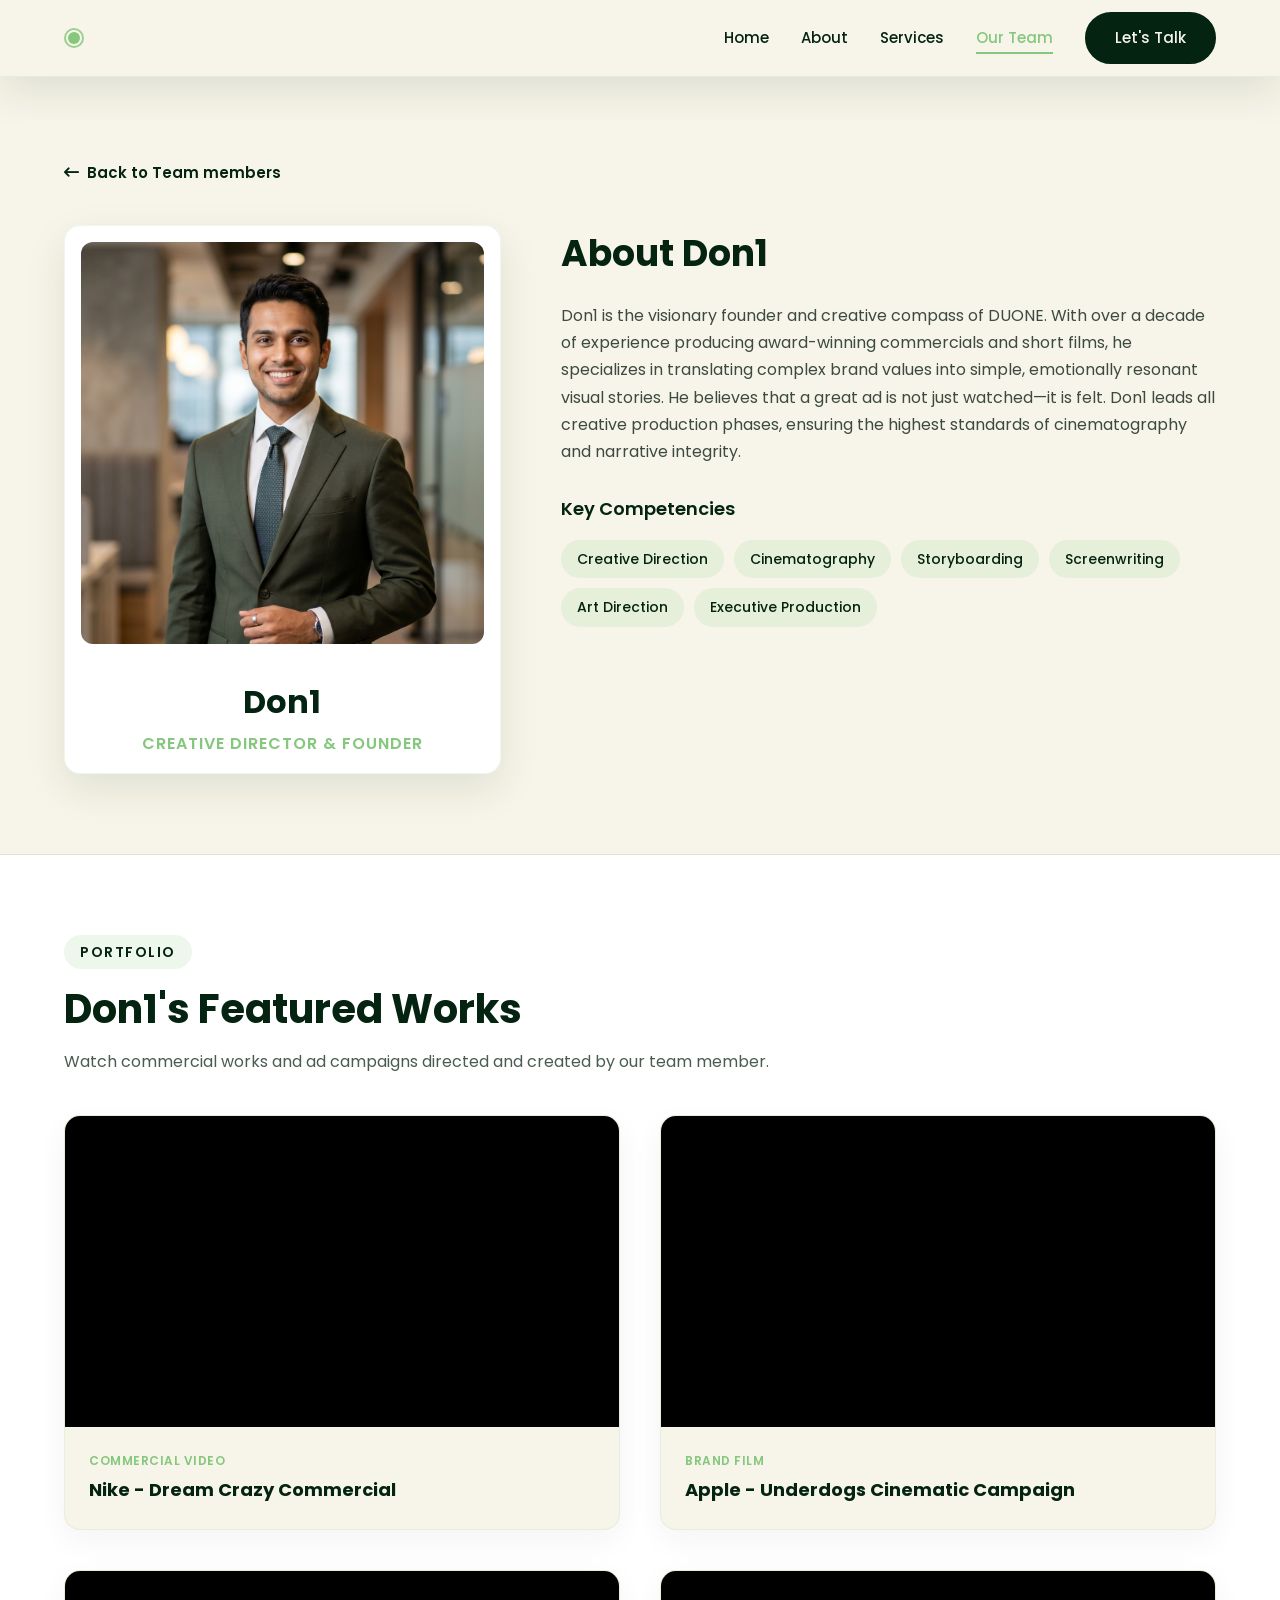
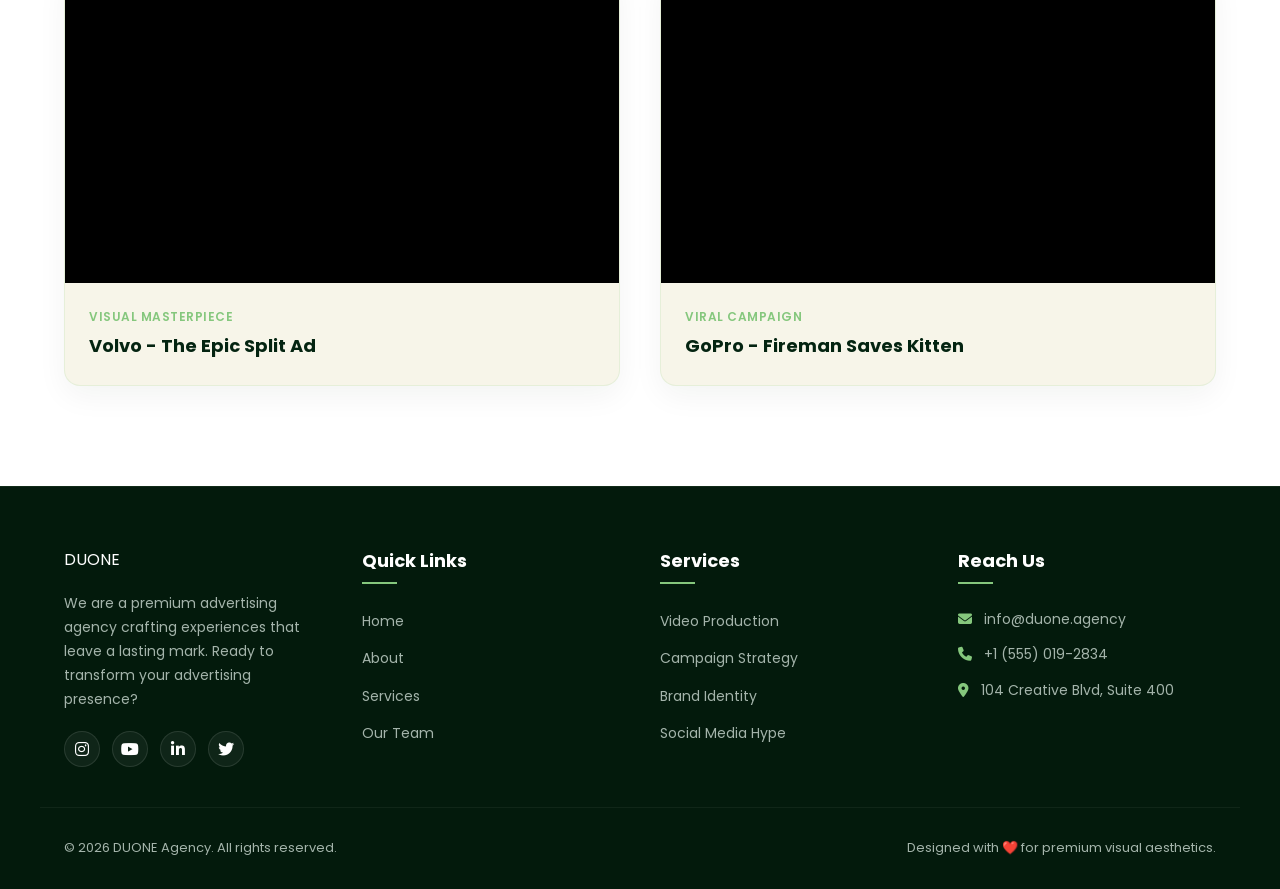
==== member.html @ 6c6cfd1e "Initial commit of DUONE agency website" ====
<!DOCTYPE html>
<html lang="en">
<head>
  <meta charset="UTF-8">
  <meta name="viewport" content="width=device-width, initial-scale=1.0">
  <meta name="description" content="Meet the creative force behind DUONE Agency. Explore their portfolio and works.">
  <title>DUONE Team Portfolio | Creative Showcase</title>
  <link rel="stylesheet" href="css/styles.css">
  <link rel="stylesheet" href="https://cdnjs.cloudflare.com/ajax/libs/font-awesome/6.4.0/css/all.min.css">
</head>
<body>

  <!-- Header & Navigation -->
  <header id="header" class="scrolled">
    <div class="container navbar">
      <a href="index.html" class="logo">
        <div class="creative-dot"></div>
      </a>
      <ul class="nav-links" id="nav-links">
        <li><a href="index.html">Home</a></li>
        <li><a href="index.html#about">About</a></li>
        <li><a href="index.html#services">Services</a></li>
        <li><a href="index.html#team" class="active">Our Team</a></li>
        <li><a href="index.html#contact" class="cta-btn">Let's Talk</a></li>
      </ul>
      <button class="menu-toggle" id="menu-toggle" aria-label="Toggle Menu">
        <span></span>
        <span></span>
        <span></span>
      </button>
    </div>
  </header>

  <!-- Member Detail Section -->
  <main class="member-detail-section">
    <div class="container">
      <a href="index.html#team" class="back-home-link">
        <i class="fa-solid fa-arrow-left-long"></i> Back to Team members
      </a>
      
      <div class="member-detail-grid" id="member-detail-container">
        <!-- Dynamic loading of member details will be injected here by member.js -->
        <div style="grid-column: span 2; text-align: center; padding: 100px 0;">
          <i class="fa-solid fa-circle-notch fa-spin" style="font-size: 40px; color: var(--primary-green);"></i>
          <p style="margin-top: 15px; font-weight: 500;">Loading artist profile...</p>
        </div>
      </div>
    </div>
  </main>

  <!-- Member Portfolio Section -->
  <section class="portfolio-section" id="portfolio-section" style="display: none;">
    <div class="container">
      <div class="section-header" style="margin-bottom: 40px; text-align: left; max-width: 100%;">
        <span class="section-tag" id="portfolio-tag">PORTFOLIO</span>
        <h2 id="portfolio-title">Featured Works</h2>
        <p>Watch commercial works and ad campaigns directed and created by our team member.</p>
      </div>

      <div class="portfolio-grid" id="portfolio-grid">
        <!-- Dynamic portfolio video cards will be injected here -->
      </div>
    </div>
  </section>

  <!-- Footer -->
  <footer>
    <div class="container footer-grid">
      <div class="footer-col">
        <a href="index.html" class="logo" style="margin-bottom: 20px;">
          <span class="logo-text" style="color: var(--white);">DUONE</span>
        </a>
        <p>We are a premium advertising agency crafting experiences that leave a lasting mark. Ready to transform your advertising presence?</p>
        <div class="social-links">
          <a href="#" class="social-link"><i class="fa-brands fa-instagram"></i></a>
          <a href="#" class="social-link"><i class="fa-brands fa-youtube"></i></a>
          <a href="#" class="social-link"><i class="fa-brands fa-linkedin-in"></i></a>
          <a href="#" class="social-link"><i class="fa-brands fa-twitter"></i></a>
        </div>
      </div>
      <div class="footer-col">
        <h3>Quick Links</h3>
        <ul>
          <li><a href="index.html">Home</a></li>
          <li><a href="index.html#about">About</a></li>
          <li><a href="index.html#services">Services</a></li>
          <li><a href="index.html#team">Our Team</a></li>
        </ul>
      </div>
      <div class="footer-col">
        <h3>Services</h3>
        <ul>
          <li><a href="index.html#services">Video Production</a></li>
          <li><a href="index.html#services">Campaign Strategy</a></li>
          <li><a href="index.html#services">Brand Identity</a></li>
          <li><a href="index.html#services">Social Media Hype</a></li>
        </ul>
      </div>
      <div class="footer-col">
        <h3>Reach Us</h3>
        <p><i class="fa-solid fa-envelope" style="color: var(--primary-green); margin-right: 8px;"></i> info@duone.agency</p>
        <p style="margin-top: 12px;"><i class="fa-solid fa-phone" style="color: var(--primary-green); margin-right: 8px;"></i> +1 (555) 019-2834</p>
        <p style="margin-top: 12px;"><i class="fa-solid fa-location-dot" style="color: var(--primary-green); margin-right: 8px;"></i> 104 Creative Blvd, Suite 400</p>
      </div>
    </div>
    <div class="container footer-bottom">
      <p>&copy; 2026 DUONE Agency. All rights reserved.</p>
      <p>Designed with ❤️ for premium visual aesthetics.</p>
    </div>
  </footer>

  <script src="js/member.js"></script>
</body>
</html>
---- css/styles.css ----
@import url('https://fonts.googleapis.com/css2?family=Poppins:ital,wght@0,300;0,400;0,500;0,600;0,700;1,400&display=swap');

:root {
  --bg-cream: #f7f5e9;
  --primary-green: #85c77d;
  --accent-green: #bfdc8f;
  --dark-green: #042411;
  --dark-green-rgb: 4, 36, 17;
  --white: #ffffff;
  --text-dark: #121f16;
  --text-light: #f7f5e9;
  --gray-light: #e5e2d5;
  --transition-smooth: all 0.4s cubic-bezier(0.16, 1, 0.3, 1);
  --shadow-subtle: 0 10px 30px rgba(4, 36, 17, 0.05);
  --shadow-medium: 0 15px 40px rgba(4, 36, 17, 0.1);
  --border-radius: 16px;
}

* {
  box-sizing: border-box;
  margin: 0;
  padding: 0;
  font-family: 'Poppins', sans-serif;
  scroll-behavior: smooth;
}

body {
  background-color: var(--bg-cream);
  color: var(--text-dark);
  overflow-x: hidden;
  line-height: 1.6;
}

/* Scrollbar Styles */
::-webkit-scrollbar {
  width: 10px;
}
::-webkit-scrollbar-track {
  background: var(--bg-cream);
}
::-webkit-scrollbar-thumb {
  background: var(--primary-green);
  border-radius: 5px;
}
::-webkit-scrollbar-thumb:hover {
  background: #73b36c;
}

/* Header & Navigation */
header {
  position: fixed;
  top: 0;
  left: 0;
  width: 100%;
  z-index: 1000;
  transition: var(--transition-smooth);
  padding: 16px 0;
  background: rgba(247, 245, 233, 0.92);
  backdrop-filter: blur(12px);
  -webkit-backdrop-filter: blur(12px);
  box-shadow: var(--shadow-subtle);
  border-bottom: 1px solid rgba(133, 199, 125, 0.15);
}

header.scrolled {
  padding: 12px 0;
  background: rgba(247, 245, 233, 0.96);
  box-shadow: var(--shadow-medium);
}

.container {
  max-width: 1200px;
  margin: 0 auto;
  padding: 0 24px;
}

.navbar {
  display: flex;
  justify-content: space-between;
  align-items: center;
  min-height: 40px;
}

.logo {
  display: flex;
  align-items: center;
  gap: 12px;
  text-decoration: none;
  min-width: 40px;
}

.creative-dot {
  width: 12px;
  height: 12px;
  background-color: var(--primary-green);
  border-radius: 50%;
  position: relative;
  margin-left: 4px;
}

.creative-dot::after {
  content: '';
  position: absolute;
  top: -4px;
  left: -4px;
  right: -4px;
  bottom: -4px;
  border: 2px solid var(--primary-green);
  border-radius: 50%;
  animation: pulse-ring 2s cubic-bezier(0.215, 0.61, 0.355, 1) infinite;
  opacity: 0.8;
}

@keyframes pulse-ring {
  0% { transform: scale(0.5); opacity: 0.8; }
  100% { transform: scale(1.8); opacity: 0; }
}


.logo img {
  height: 40px;
  width: auto;
  border-radius: 4px;
  object-fit: contain;
  mix-blend-mode: multiply;
  transition: var(--transition-smooth);
}

header.scrolled .logo img {
  height: 35px;
}

.nav-links {
  display: flex;
  list-style: none;
  gap: 32px;
  align-items: center;
  margin-left: auto;
}

.nav-links a {
  text-decoration: none;
  color: var(--dark-green);
  font-weight: 500;
  font-size: 15px;
  transition: var(--transition-smooth);
  position: relative;
  padding: 6px 0;
}

.nav-links a:hover,
.nav-links a.active {
  color: var(--primary-green);
}

.nav-links a:not(.cta-btn)::after {
  content: '';
  position: absolute;
  bottom: 0;
  left: 0;
  width: 0;
  height: 2px;
  background-color: var(--primary-green);
  transition: var(--transition-smooth);
}

.nav-links a:not(.cta-btn):hover::after,
.nav-links a:not(.cta-btn).active::after {
  width: 100%;
}

/* Base structural style for all CTA buttons */
.cta-btn {
  padding: 12px 28px !important;
  border-radius: 50px;
  font-weight: 600;
  text-decoration: none;
  transition: var(--transition-smooth);
  display: inline-block;
  text-align: center;
  white-space: nowrap;
}

/* Specific styling for the CTA button in the header navbar */
.nav-links a.cta-btn {
  background-color: var(--dark-green);
  color: var(--bg-cream) !important;
  border: 2px solid var(--dark-green);
}

.nav-links a.cta-btn:hover {
  background-color: transparent !important;
  color: var(--dark-green) !important;
  border-color: var(--dark-green);
  transform: translateY(-2px);
}



.menu-toggle {
  display: none;
  flex-direction: column;
  gap: 6px;
  cursor: pointer;
  background: none;
  border: none;
  z-index: 1001;
  margin-left: auto;
}

.menu-toggle span {
  display: block;
  width: 28px;
  height: 3px;
  background-color: var(--dark-green);
  border-radius: 2px;
  transition: var(--transition-smooth);
}



/* Hero Section */
.hero {
  background-color: var(--dark-green);
  color: var(--text-light);
  min-height: 100vh;
  display: flex;
  align-items: center;
  position: relative;
  padding-top: 100px;
  overflow: hidden;
}

/* Decorative circles */
.hero::before {
  content: '';
  position: absolute;
  top: -10%;
  right: -10%;
  width: 50vw;
  height: 50vw;
  border-radius: 50%;
  background: radial-gradient(circle, rgba(133, 199, 125, 0.2) 0%, rgba(191, 220, 143, 0.05) 70%);
  filter: blur(80px);
  pointer-events: none;
}

.hero::after {
  content: '';
  position: absolute;
  bottom: -20%;
  left: -10%;
  width: 40vw;
  height: 40vw;
  border-radius: 50%;
  background: radial-gradient(circle, rgba(191, 220, 143, 0.15) 0%, rgba(133, 199, 125, 0) 60%);
  filter: blur(60px);
  pointer-events: none;
}

.hero-grid {
  display: grid;
  grid-template-columns: 1.2fr 0.8fr;
  gap: 48px;
  align-items: center;
  position: relative;
  z-index: 2;
}

.hero-content h1 {
  font-size: 58px;
  font-weight: 700;
  line-height: 1.15;
  margin-bottom: 24px;
}

.hero-content h1 span {
  background: linear-gradient(135deg, var(--accent-green) 0%, var(--primary-green) 100%);
  -webkit-background-clip: text;
  -webkit-text-fill-color: transparent;
}

.hero-content p {
  font-size: 18px;
  margin-bottom: 40px;
  color: rgba(247, 245, 233, 0.8);
  max-width: 540px;
}

.hero-buttons {
  display: flex;
  gap: 20px;
  align-items: center;
}

.hero-btn-primary {
  background: linear-gradient(135deg, var(--primary-green) 0%, var(--accent-green) 100%);
  color: var(--dark-green);
  border: 2px solid transparent;
  font-size: 16px;
}

.hero-btn-primary:hover {
  background: transparent !important;
  color: var(--accent-green) !important;
  border-color: var(--accent-green);
  box-shadow: 0 0 20px rgba(133, 199, 125, 0.4);
}

.hero-btn-secondary {
  border: 2px solid rgba(247, 245, 233, 0.3);
  background: transparent;
  color: var(--text-light);
  padding: 12px 28px;
  border-radius: 50px;
  font-weight: 600;
  text-decoration: none;
  transition: var(--transition-smooth);
  display: inline-block;
}

.hero-btn-secondary:hover {
  border-color: var(--primary-green);
  color: var(--primary-green);
  background: rgba(133, 199, 125, 0.05);
  transform: translateY(-2px);
}


.hero-visual {
  position: relative;
  display: flex;
  justify-content: center;
  align-items: center;
}

.visual-sphere {
  width: 320px;
  height: 320px;
  border-radius: 50%;
  background: linear-gradient(135deg, var(--primary-green) 0%, var(--accent-green) 100%);
  box-shadow: 0 0 50px rgba(133, 199, 125, 0.3);
  position: relative;
  animation: float 6s ease-in-out infinite;
}

.visual-card {
  position: absolute;
  background: rgba(255, 255, 255, 0.15);
  backdrop-filter: blur(10px);
  -webkit-backdrop-filter: blur(10px);
  border: 1px solid rgba(255, 255, 255, 0.2);
  border-radius: var(--border-radius);
  padding: 20px;
  color: var(--white);
  box-shadow: var(--shadow-medium);
  animation: float-delayed 8s ease-in-out infinite;
}

.visual-card-1 {
  top: 10%;
  left: -20px;
  max-width: 180px;
}

.visual-card-2 {
  bottom: 10%;
  right: -20px;
  max-width: 200px;
}

.visual-card h4 {
  font-size: 16px;
  font-weight: 600;
  margin-bottom: 4px;
}

.visual-card p {
  font-size: 12px;
  opacity: 0.8;
}

/* Animations */
@keyframes float {
  0%, 100% {
    transform: translateY(0px) rotate(0deg);
  }
  50% {
    transform: translateY(-20px) rotate(5deg);
  }
}

@keyframes float-delayed {
  0%, 100% {
    transform: translateY(0px) scale(1);
  }
  50% {
    transform: translateY(15px) scale(1.03);
  }
}

/* Section Header */
.section-header {
  text-align: center;
  max-width: 700px;
  margin: 0 auto 60px;
}

.section-tag {
  display: inline-block;
  background: rgba(133, 199, 125, 0.15);
  color: var(--dark-green);
  padding: 6px 16px;
  border-radius: 50px;
  font-size: 14px;
  font-weight: 600;
  text-transform: uppercase;
  letter-spacing: 1.5px;
  margin-bottom: 16px;
}

.section-header h2 {
  font-size: 40px;
  font-weight: 700;
  color: var(--dark-green);
  line-height: 1.2;
}

.section-header p {
  font-size: 16px;
  color: #4a5c50;
  margin-top: 16px;
}

/* About Section */
.about {
  padding: 100px 0;
  background-color: var(--bg-cream);
  position: relative;
}

.about-grid {
  display: grid;
  grid-template-columns: 1fr 1fr;
  gap: 60px;
  align-items: center;
}

.about-img-wrapper {
  position: relative;
}

.about-img-wrapper::before {
  content: '';
  position: absolute;
  top: 20px;
  left: -20px;
  width: 100%;
  height: 100%;
  border: 3px solid var(--primary-green);
  border-radius: var(--border-radius);
  z-index: 1;
}

.about-img {
  width: 100%;
  aspect-ratio: 4 / 3;
  border-radius: var(--border-radius);
  position: relative;
  z-index: 2;
  box-shadow: var(--shadow-medium);
  object-fit: cover;
}


.about-content h3 {
  font-size: 28px;
  font-weight: 700;
  color: var(--dark-green);
  margin-bottom: 20px;
}

.about-content p {
  margin-bottom: 24px;
  color: #3d4a40;
}

.stats-grid {
  display: grid;
  grid-template-columns: repeat(3, 1fr);
  gap: 20px;
  margin-top: 40px;
}

.stat-card {
  background: var(--white);
  padding: 24px;
  border-radius: var(--border-radius);
  text-align: center;
  box-shadow: var(--shadow-subtle);
  border: 1px solid rgba(133, 199, 125, 0.15);
  transition: var(--transition-smooth);
}

.stat-card:hover {
  transform: translateY(-5px);
  box-shadow: var(--shadow-medium);
}

.stat-number {
  font-size: 36px;
  font-weight: 700;
  color: var(--dark-green);
  margin-bottom: 6px;
}

.stat-label {
  font-size: 13px;
  font-weight: 500;
  color: #66756b;
  text-transform: uppercase;
  letter-spacing: 0.5px;
}

/* Services / Features */
.services {
  padding: 100px 0;
  background-color: var(--white);
}

.services-grid {
  display: grid;
  grid-template-columns: repeat(auto-fit, minmax(280px, 1fr));
  gap: 30px;
}

.service-card {
  padding: 40px 30px;
  background: var(--bg-cream);
  border-radius: var(--border-radius);
  border: 1px solid rgba(133, 199, 125, 0.15);
  transition: var(--transition-smooth);
  position: relative;
  overflow: hidden;
}

.service-card::after {
  content: '';
  position: absolute;
  bottom: 0;
  left: 0;
  width: 100%;
  height: 4px;
  background: linear-gradient(90deg, var(--primary-green), var(--accent-green));
  transform: scaleX(0);
  transform-origin: left;
  transition: var(--transition-smooth);
}

.service-card:hover {
  transform: translateY(-8px);
  box-shadow: var(--shadow-medium);
}

.service-card:hover::after {
  transform: scaleX(1);
}

.service-icon {
  width: 60px;
  height: 60px;
  border-radius: 50%;
  background: var(--white);
  display: flex;
  align-items: center;
  justify-content: center;
  margin-bottom: 24px;
  font-size: 24px;
  color: var(--dark-green);
  box-shadow: var(--shadow-subtle);
  border: 1px solid rgba(133, 199, 125, 0.2);
}

.service-card h3 {
  font-size: 20px;
  font-weight: 600;
  color: var(--dark-green);
  margin-bottom: 12px;
}

.service-card p {
  font-size: 14px;
  color: #55665b;
}

/* Team Section */
.team {
  padding: 100px 0;
  background-color: var(--bg-cream);
}

.team-grid {
  display: grid;
  grid-template-columns: repeat(3, 1fr);
  gap: 30px;
}

.member-card {
  background: var(--white);
  border-radius: var(--border-radius);
  overflow: hidden;
  box-shadow: var(--shadow-subtle);
  border: 1px solid rgba(133, 199, 125, 0.1);
  transition: var(--transition-smooth);
  display: flex;
  flex-direction: column;
}

.member-card:hover {
  transform: translateY(-8px);
  box-shadow: var(--shadow-medium);
}

.member-img-box {
  width: 100%;
  position: relative;
  overflow: hidden;
  padding-top: 100%; /* Square aspect ratio */
}

.member-img {
  position: absolute;
  top: 0;
  left: 0;
  width: 100%;
  height: 100%;
  object-fit: cover;
  transition: var(--transition-smooth);
}

.member-card:hover .member-img {
  transform: scale(1.05);
}

.member-info {
  padding: 30px;
  flex-grow: 1;
  display: flex;
  flex-direction: column;
}

.member-role {
  font-size: 13px;
  text-transform: uppercase;
  letter-spacing: 1px;
  color: var(--primary-green);
  font-weight: 600;
  margin-bottom: 8px;
}

.member-name {
  font-size: 22px;
  font-weight: 700;
  color: var(--dark-green);
  margin-bottom: 12px;
}

.member-bio {
  font-size: 14px;
  color: #55665b;
  margin-bottom: 24px;
  flex-grow: 1;
}

.member-btn {
  margin-top: auto;
  align-self: flex-start;
  display: inline-flex;
  align-items: center;
  gap: 8px;
  color: var(--dark-green);
  text-decoration: none;
  font-weight: 600;
  font-size: 14px;
  transition: var(--transition-smooth);
}

.member-btn i {
  transition: var(--transition-smooth);
}

.member-btn:hover {
  color: var(--primary-green);
}

.member-btn:hover i {
  transform: translateX(5px);
}

/* Detail Member Page (member.html specific styles) */
.member-detail-section {
  padding-top: 160px;
  padding-bottom: 80px;
  background-color: var(--bg-cream);
}

.member-detail-grid {
  display: grid;
  grid-template-columns: 0.8fr 1.2fr;
  gap: 60px;
  align-items: start;
}

.member-detail-sticky {
  position: sticky;
  top: 120px;
}

.member-detail-img-card {
  background: var(--white);
  border-radius: var(--border-radius);
  padding: 16px;
  box-shadow: var(--shadow-medium);
  border: 1px solid rgba(133, 199, 125, 0.15);
}

.member-detail-img {
  width: 100%;
  border-radius: calc(var(--border-radius) - 4px);
  object-fit: cover;
  aspect-ratio: 1;
}

.member-detail-meta {
  margin-top: 24px;
  text-align: center;
}

.member-detail-name {
  font-size: 32px;
  font-weight: 700;
  color: var(--dark-green);
}

.member-detail-title {
  font-size: 16px;
  color: var(--primary-green);
  font-weight: 600;
  text-transform: uppercase;
  letter-spacing: 1px;
  margin-top: 4px;
}

.member-detail-content h2 {
  font-size: 36px;
  font-weight: 700;
  color: var(--dark-green);
  margin-bottom: 20px;
}

.member-detail-content .bio-text {
  font-size: 16px;
  color: #3d4a40;
  margin-bottom: 30px;
  line-height: 1.7;
}

.skills-wrapper {
  margin-bottom: 40px;
}

.skills-title {
  font-size: 18px;
  font-weight: 600;
  color: var(--dark-green);
  margin-bottom: 16px;
}

.skills-list {
  display: flex;
  flex-wrap: wrap;
  gap: 10px;
}

.skill-tag {
  background: rgba(133, 199, 125, 0.15);
  color: var(--dark-green);
  padding: 8px 16px;
  border-radius: 50px;
  font-size: 14px;
  font-weight: 500;
}

.back-home-link {
  display: inline-flex;
  align-items: center;
  gap: 8px;
  color: var(--dark-green);
  text-decoration: none;
  font-weight: 600;
  font-size: 15px;
  margin-bottom: 40px;
  transition: var(--transition-smooth);
}

.back-home-link:hover {
  color: var(--primary-green);
  transform: translateX(-5px);
}

/* Portfolio Section */
.portfolio-section {
  padding: 80px 0 100px;
  background-color: var(--white);
  border-top: 1px solid var(--gray-light);
}

.portfolio-grid {
  display: grid;
  grid-template-columns: repeat(2, 1fr);
  gap: 40px;
  margin-top: 40px;
}

.portfolio-card {
  background: var(--bg-cream);
  border-radius: var(--border-radius);
  overflow: hidden;
  box-shadow: var(--shadow-subtle);
  border: 1px solid rgba(133, 199, 125, 0.15);
  transition: var(--transition-smooth);
}

.portfolio-card:hover {
  transform: translateY(-5px);
  box-shadow: var(--shadow-medium);
}

.video-player-container {
  width: 100%;
  position: relative;
  padding-bottom: 56.25%; /* 16:9 Aspect Ratio */
  height: 0;
  background: #000;
}

.video-player-container iframe {
  position: absolute;
  top: 0;
  left: 0;
  width: 100%;
  height: 100%;
  border: 0;
}

.portfolio-card-info {
  padding: 24px;
}

.portfolio-card-category {
  font-size: 12px;
  font-weight: 600;
  text-transform: uppercase;
  color: var(--primary-green);
  letter-spacing: 0.5px;
  margin-bottom: 6px;
}

.portfolio-card-title {
  font-size: 18px;
  font-weight: 700;
  color: var(--dark-green);
}

/* Contact Footer Section */
.contact-banner {
  background-color: var(--dark-green);
  color: var(--text-light);
  padding: 80px 0;
  text-align: center;
  position: relative;
  overflow: hidden;
}

.contact-banner::before {
  content: '';
  position: absolute;
  top: 50%;
  left: 50%;
  width: 80vw;
  height: 80vw;
  transform: translate(-50%, -50%);
  border-radius: 50%;
  background: radial-gradient(circle, rgba(133, 199, 125, 0.08) 0%, rgba(0, 0, 0, 0) 70%);
  pointer-events: none;
}

.contact-banner h2 {
  font-size: 42px;
  font-weight: 700;
  margin-bottom: 20px;
}

.contact-banner p {
  font-size: 16px;
  margin-bottom: 32px;
  opacity: 0.8;
  max-width: 500px;
  margin-left: auto;
  margin-right: auto;
}

/* Footer styling */
footer {
  background-color: #031a0c;
  color: #a4b4ab;
  padding: 60px 0 30px;
  border-top: 1px solid rgba(133, 199, 125, 0.1);
}

.footer-grid {
  display: grid;
  grid-template-columns: repeat(4, 1fr);
  gap: 40px;
  margin-bottom: 40px;
}

.footer-col h3 {
  color: var(--white);
  font-size: 18px;
  margin-bottom: 24px;
  position: relative;
  padding-bottom: 8px;
}

.footer-col h3::after {
  content: '';
  position: absolute;
  bottom: 0;
  left: 0;
  width: 35px;
  height: 2px;
  background-color: var(--primary-green);
}

.footer-col p {
  font-size: 14px;
  line-height: 1.7;
}

.footer-col ul {
  list-style: none;
}

.footer-col ul li {
  margin-bottom: 12px;
}

.footer-col ul li a {
  color: #a4b4ab;
  text-decoration: none;
  font-size: 14px;
  transition: var(--transition-smooth);
}

.footer-col ul li a:hover {
  color: var(--primary-green);
  padding-left: 5px;
}

.social-links {
  display: flex;
  gap: 12px;
  margin-top: 20px;
}

.social-link {
  width: 36px;
  height: 36px;
  border-radius: 50%;
  background: rgba(255, 255, 255, 0.05);
  display: flex;
  align-items: center;
  justify-content: center;
  color: var(--white);
  text-decoration: none;
  font-size: 16px;
  transition: var(--transition-smooth);
  border: 1px solid rgba(255, 255, 255, 0.1);
}

.social-link:hover {
  background: var(--primary-green);
  color: var(--dark-green);
  border-color: var(--primary-green);
  transform: translateY(-3px);
}

.footer-bottom {
  border-top: 1px solid rgba(255, 255, 255, 0.05);
  padding-top: 30px;
  display: flex;
  justify-content: space-between;
  align-items: center;
  font-size: 13px;
}

/* Animations for JS */
.reveal {
  opacity: 0;
  transform: translateY(30px);
  transition: opacity 0.8s ease, transform 0.8s cubic-bezier(0.16, 1, 0.3, 1);
}

.reveal.active {
  opacity: 1;
  transform: translateY(0);
}

/* Mobile responsive adjustments */
@media (max-width: 991px) {
  .hero {
    padding-top: 120px;
    min-height: auto;
    padding-bottom: 80px;
  }
  .hero-grid {
    grid-template-columns: 1fr;
    text-align: center;
    gap: 40px;
  }
  .hero-content h1 {
    font-size: 42px;
  }
  .hero-content p {
    margin-left: auto;
    margin-right: auto;
  }
  .hero-buttons {
    justify-content: center;
  }
  .hero-visual {
    margin-top: 20px;
  }
  .about-grid {
    grid-template-columns: 1fr;
    gap: 40px;
  }
  .team-grid {
    grid-template-columns: repeat(2, 1fr);
  }
  .member-detail-grid {
    grid-template-columns: 1fr;
    gap: 40px;
  }
  .member-detail-sticky {
    position: static;
  }
  .member-detail-img-card {
    max-width: 400px;
    margin: 0 auto;
  }
  .portfolio-grid {
    grid-template-columns: 1fr;
    gap: 30px;
  }
  .footer-grid {
    grid-template-columns: repeat(2, 1fr);
  }
}

@media (max-width: 768px) {
  header {
    top: 15px;
    left: 15px;
    right: 15px;
    width: calc(100% - 30px);
    border-radius: 30px;
    padding: 10px 0;
    background: rgba(247, 245, 233, 0.9);
    backdrop-filter: blur(12px);
    -webkit-backdrop-filter: blur(12px);
    box-shadow: 0 8px 32px rgba(4, 36, 17, 0.08);
    border: 1px solid rgba(133, 199, 125, 0.2);
  }
  header.scrolled {
    padding: 8px 0;
    background: rgba(247, 245, 233, 0.95);
    box-shadow: 0 10px 35px rgba(4, 36, 17, 0.12);
  }
  .menu-toggle {
    display: flex;
  }
  .nav-links {
    position: absolute;
    top: calc(100% + 12px);
    left: 0;
    right: 0;
    width: auto;
    height: auto;
    max-height: 0;
    opacity: 0;
    overflow: hidden;
    background: rgba(247, 245, 233, 0.98);
    backdrop-filter: blur(20px);
    -webkit-backdrop-filter: blur(20px);
    flex-direction: column;
    justify-content: flex-start;
    align-items: center;
    gap: 24px;
    padding: 0 24px;
    border-radius: 24px;
    box-shadow: 0 12px 40px rgba(4, 36, 17, 0.12);
    border: 1px solid rgba(133, 199, 125, 0.2);
    transition: max-height 0.4s cubic-bezier(0.16, 1, 0.3, 1), padding 0.4s ease, opacity 0.3s ease;
    z-index: 1000;
    pointer-events: none;
  }
  .nav-links.active {
    max-height: 380px;
    padding: 30px 24px;
    opacity: 1;
    pointer-events: auto;
  }
  .menu-toggle.active span:nth-child(1) {
    transform: translateY(9px) rotate(45deg);
  }
  .menu-toggle.active span:nth-child(2) {
    opacity: 0;
  }
  .menu-toggle.active span:nth-child(3) {
    transform: translateY(-9px) rotate(-45deg);
  }
  .team-grid {
    grid-template-columns: 1fr;
  }
  .footer-grid {
    grid-template-columns: 1fr;
  }
  .footer-bottom {
    flex-direction: column;
    gap: 15px;
    text-align: center;
  }
}

@media (max-width: 576px) {
  .hero-content h1 {
    font-size: 32px;
  }
  .hero-content p {
    font-size: 15px;
  }
  .visual-sphere {
    width: 220px;
    height: 220px;
  }
  .visual-card-1 {
    left: -10px;
    max-width: 130px;
    padding: 12px;
  }
  .visual-card-2 {
    right: -10px;
    max-width: 140px;
    padding: 12px;
  }
  .stats-grid {
    grid-template-columns: 1fr;
    gap: 15px;
  }
  .section-header h2 {
    font-size: 28px;
  }
  .about-content h3 {
    font-size: 22px;
  }
  .member-detail-name {
    font-size: 26px;
  }
}
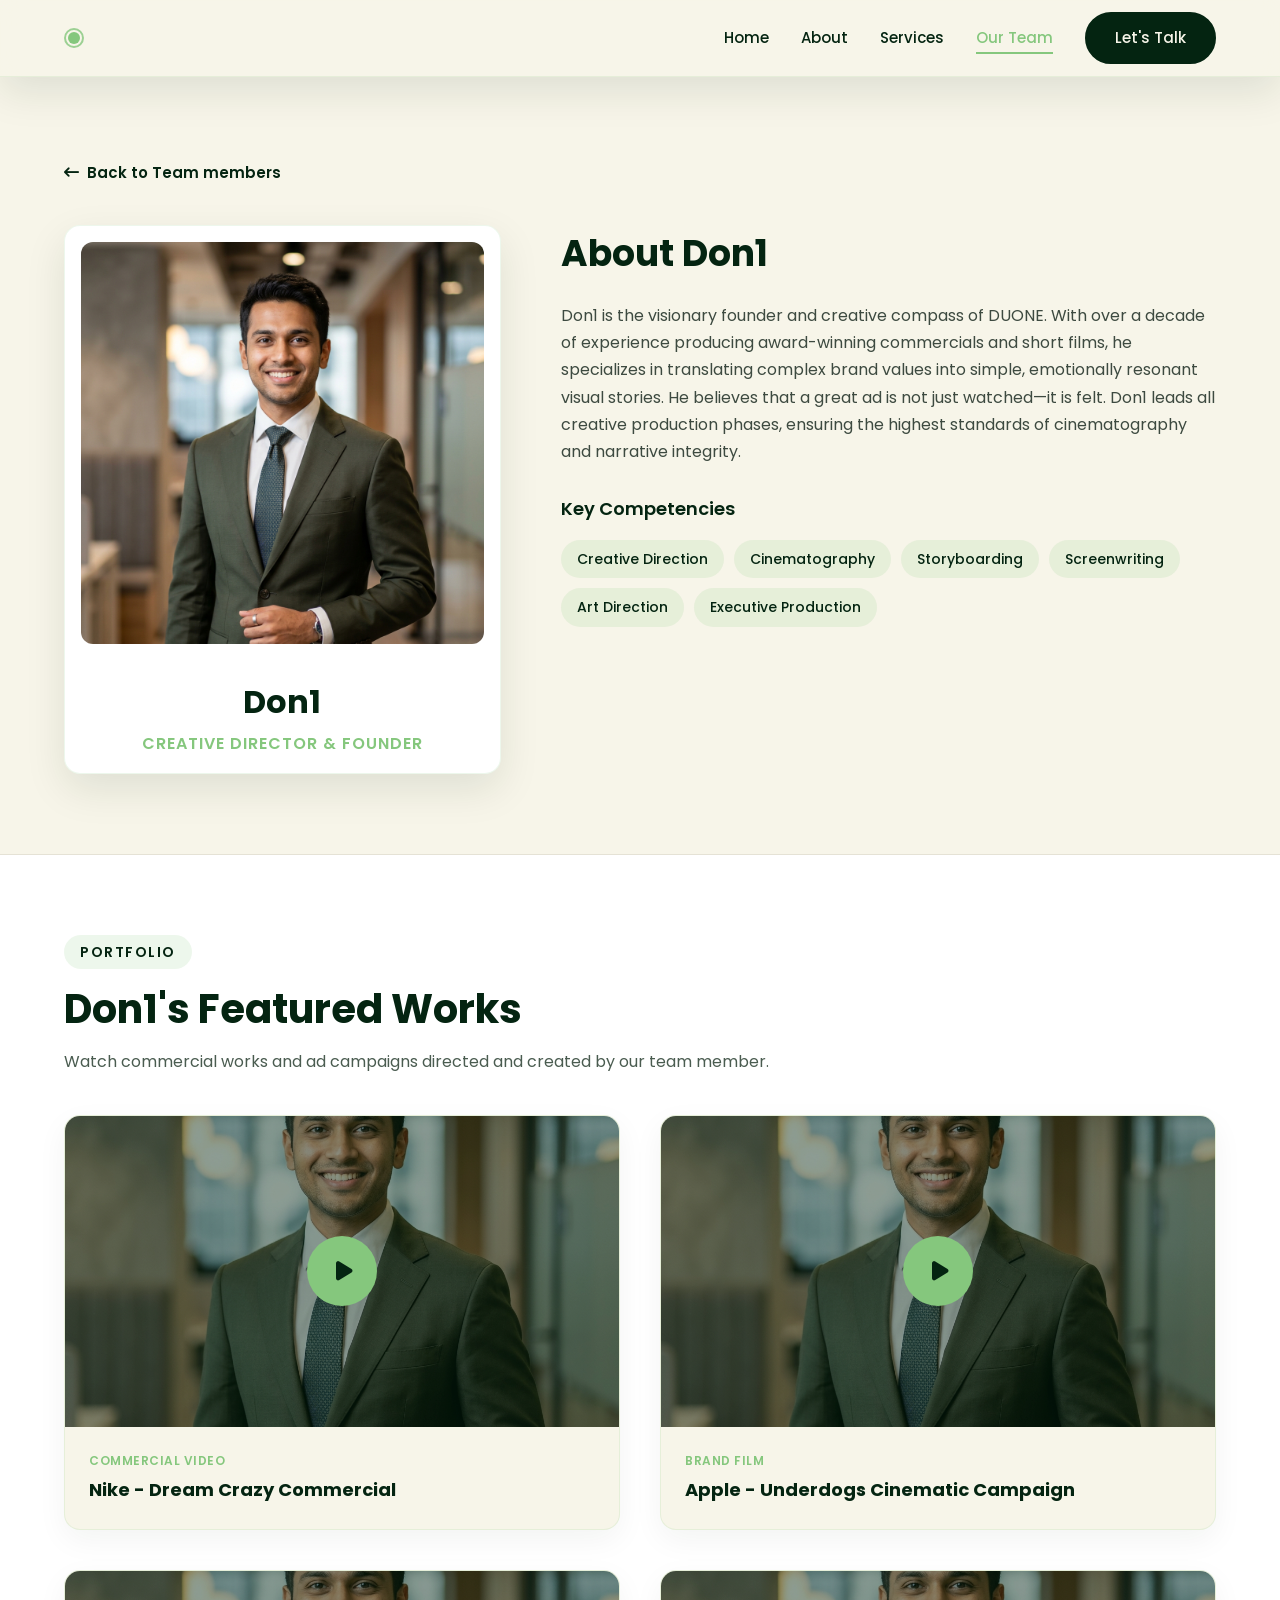
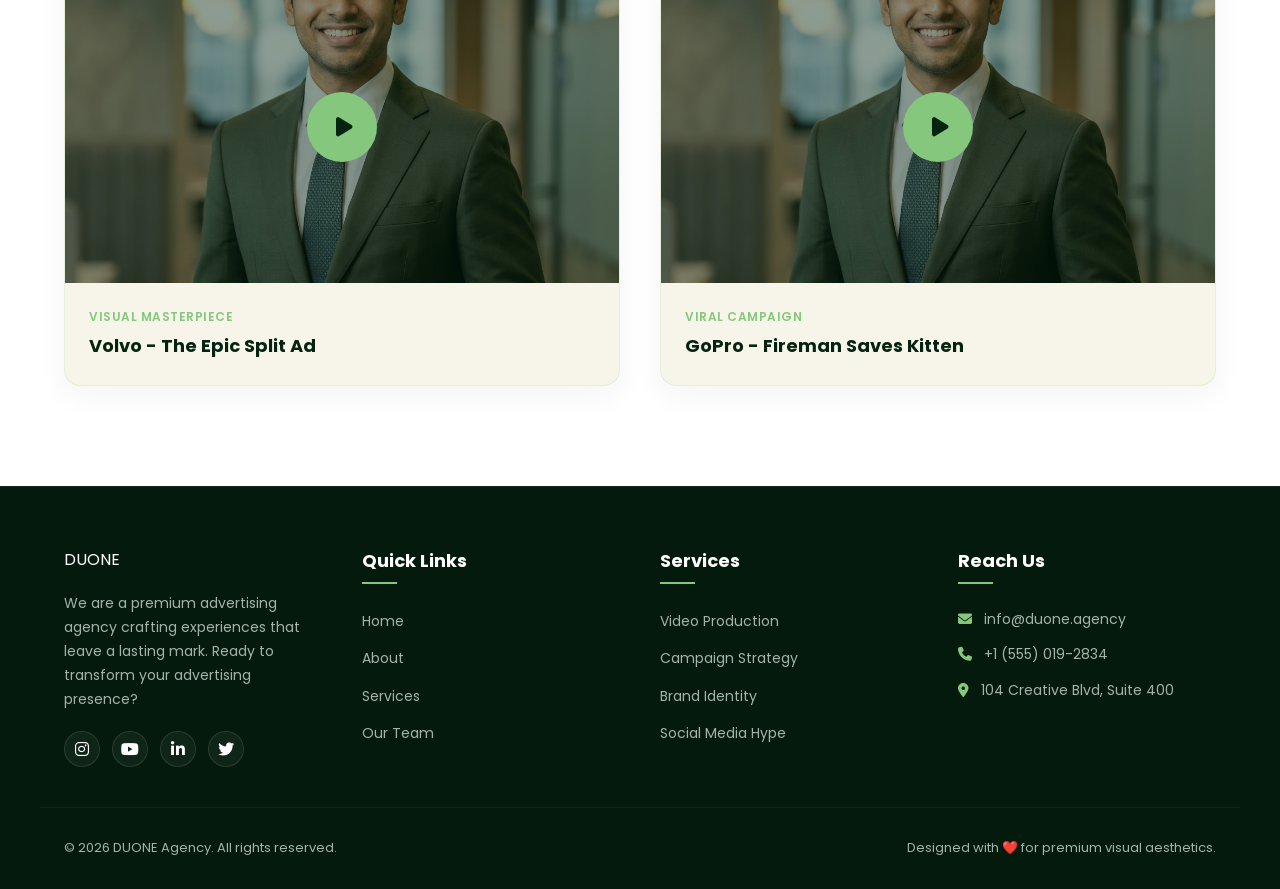
==== commit c2036f12: "Add video lightbox modal markup, JS, and CSS styles for premium mobile view controls" ====
--- a/member.html
+++ b/member.html
@@ -109,6 +109,16 @@
     </div>
   </footer>
 
+  <!-- Video Lightbox Modal -->
+  <div id="video-lightbox" class="video-lightbox">
+    <button class="lightbox-close" id="lightbox-close" aria-label="Close video">&times;</button>
+    <div class="lightbox-content">
+      <div class="lightbox-video-wrapper">
+        <iframe id="lightbox-iframe" src="" allow="autoplay; encrypted-media" allowfullscreen></iframe>
+      </div>
+    </div>
+  </div>
+
   <script src="js/member.js"></script>
 </body>
 </html>
--- a/css/styles.css
+++ b/css/styles.css
@@ -836,15 +836,147 @@
   box-shadow: var(--shadow-medium);
 }
 
-.video-player-container {
+/* Video Thumbnail Container and Cover styling */
+.video-thumbnail-container {
+  position: relative;
   width: 100%;
-  position: relative;
   padding-bottom: 56.25%; /* 16:9 Aspect Ratio */
   height: 0;
+  overflow: hidden;
+  background-color: var(--dark-green);
+  cursor: pointer;
+}
+
+.portfolio-thumbnail {
+  position: absolute;
+  top: 0;
+  left: 0;
+  width: 100%;
+  height: 100%;
+  object-fit: cover;
+  transition: transform var(--transition-smooth);
+}
+
+.portfolio-card:hover .portfolio-thumbnail {
+  transform: scale(1.05);
+}
+
+/* Play Overlay styling */
+.play-overlay {
+  position: absolute;
+  top: 0;
+  left: 0;
+  width: 100%;
+  height: 100%;
+  background: rgba(4, 36, 17, 0.45);
+  display: flex;
+  align-items: center;
+  justify-content: center;
+  opacity: 1;
+  transition: background var(--transition-smooth);
+}
+
+.portfolio-card:hover .play-overlay {
+  background: rgba(4, 36, 17, 0.6);
+}
+
+/* Pulsing Play Button animation */
+.play-button-pulsing {
+  width: 70px;
+  height: 70px;
+  background: var(--primary-green);
+  color: var(--dark-green);
+  border-radius: 50%;
+  display: flex;
+  align-items: center;
+  justify-content: center;
+  font-size: 22px;
+  box-shadow: 0 0 0 0 rgba(133, 199, 125, 0.6);
+  animation: play-pulse 2s infinite;
+  transition: transform var(--transition-smooth), background-color var(--transition-smooth);
+}
+
+.play-button-pulsing i {
+  margin-left: 4px; /* Center alignment offset for visual balance */
+}
+
+.portfolio-card:hover .play-button-pulsing {
+  transform: scale(1.1);
+  background: var(--accent-green);
+}
+
+@keyframes play-pulse {
+  0% {
+    box-shadow: 0 0 0 0 rgba(133, 199, 125, 0.7);
+  }
+  70% {
+    box-shadow: 0 0 0 20px rgba(133, 199, 125, 0);
+  }
+  100% {
+    box-shadow: 0 0 0 0 rgba(133, 199, 125, 0);
+  }
+}
+
+/* Fullscreen Video Lightbox Modal */
+.video-lightbox {
+  position: fixed;
+  top: 0;
+  left: 0;
+  width: 100%;
+  height: 100%;
+  background-color: rgba(4, 36, 17, 0.96); /* Deep dark theme green overlay */
+  backdrop-filter: blur(10px);
+  z-index: 2000;
+  display: flex;
+  align-items: center;
+  justify-content: center;
+  opacity: 0;
+  pointer-events: none;
+  transition: opacity var(--transition-smooth);
+}
+
+.video-lightbox.active {
+  opacity: 1;
+  pointer-events: auto;
+}
+
+.lightbox-close {
+  position: absolute;
+  top: 30px;
+  right: 30px;
+  background: transparent;
+  border: none;
+  color: var(--bg-cream);
+  font-size: 45px;
+  cursor: pointer;
+  transition: var(--transition-smooth);
+  z-index: 2001;
+}
+
+.lightbox-close:hover {
+  color: var(--primary-green);
+  transform: scale(1.15);
+}
+
+.lightbox-content {
+  width: 90%;
+  max-width: 1000px;
+  aspect-ratio: 16 / 9;
   background: #000;
-}
-
-.video-player-container iframe {
+  border-radius: 16px;
+  overflow: hidden;
+  box-shadow: 0 25px 60px rgba(0, 0, 0, 0.65);
+  border: 1px solid rgba(133, 199, 125, 0.15);
+  position: relative;
+}
+
+.lightbox-video-wrapper {
+  position: relative;
+  width: 100%;
+  height: 100%;
+}
+
+.lightbox-video-wrapper iframe {
   position: absolute;
   top: 0;
   left: 0;
@@ -1134,6 +1266,11 @@
   .team-grid {
     grid-template-columns: 1fr;
   }
+  .portfolio-grid {
+    grid-template-columns: 1fr;
+    gap: 30px;
+    margin-top: 30px;
+  }
   .footer-grid {
     grid-template-columns: 1fr;
   }
@@ -1142,6 +1279,18 @@
     gap: 15px;
     text-align: center;
   }
+  .video-thumbnail-container {
+    padding-bottom: 56.25%;
+  }
+  .lightbox-close {
+    top: 15px;
+    right: 20px;
+    font-size: 36px;
+  }
+  .lightbox-content {
+    width: 95%;
+    border-radius: 8px;
+  }
 }
 
 @media (max-width: 576px) {
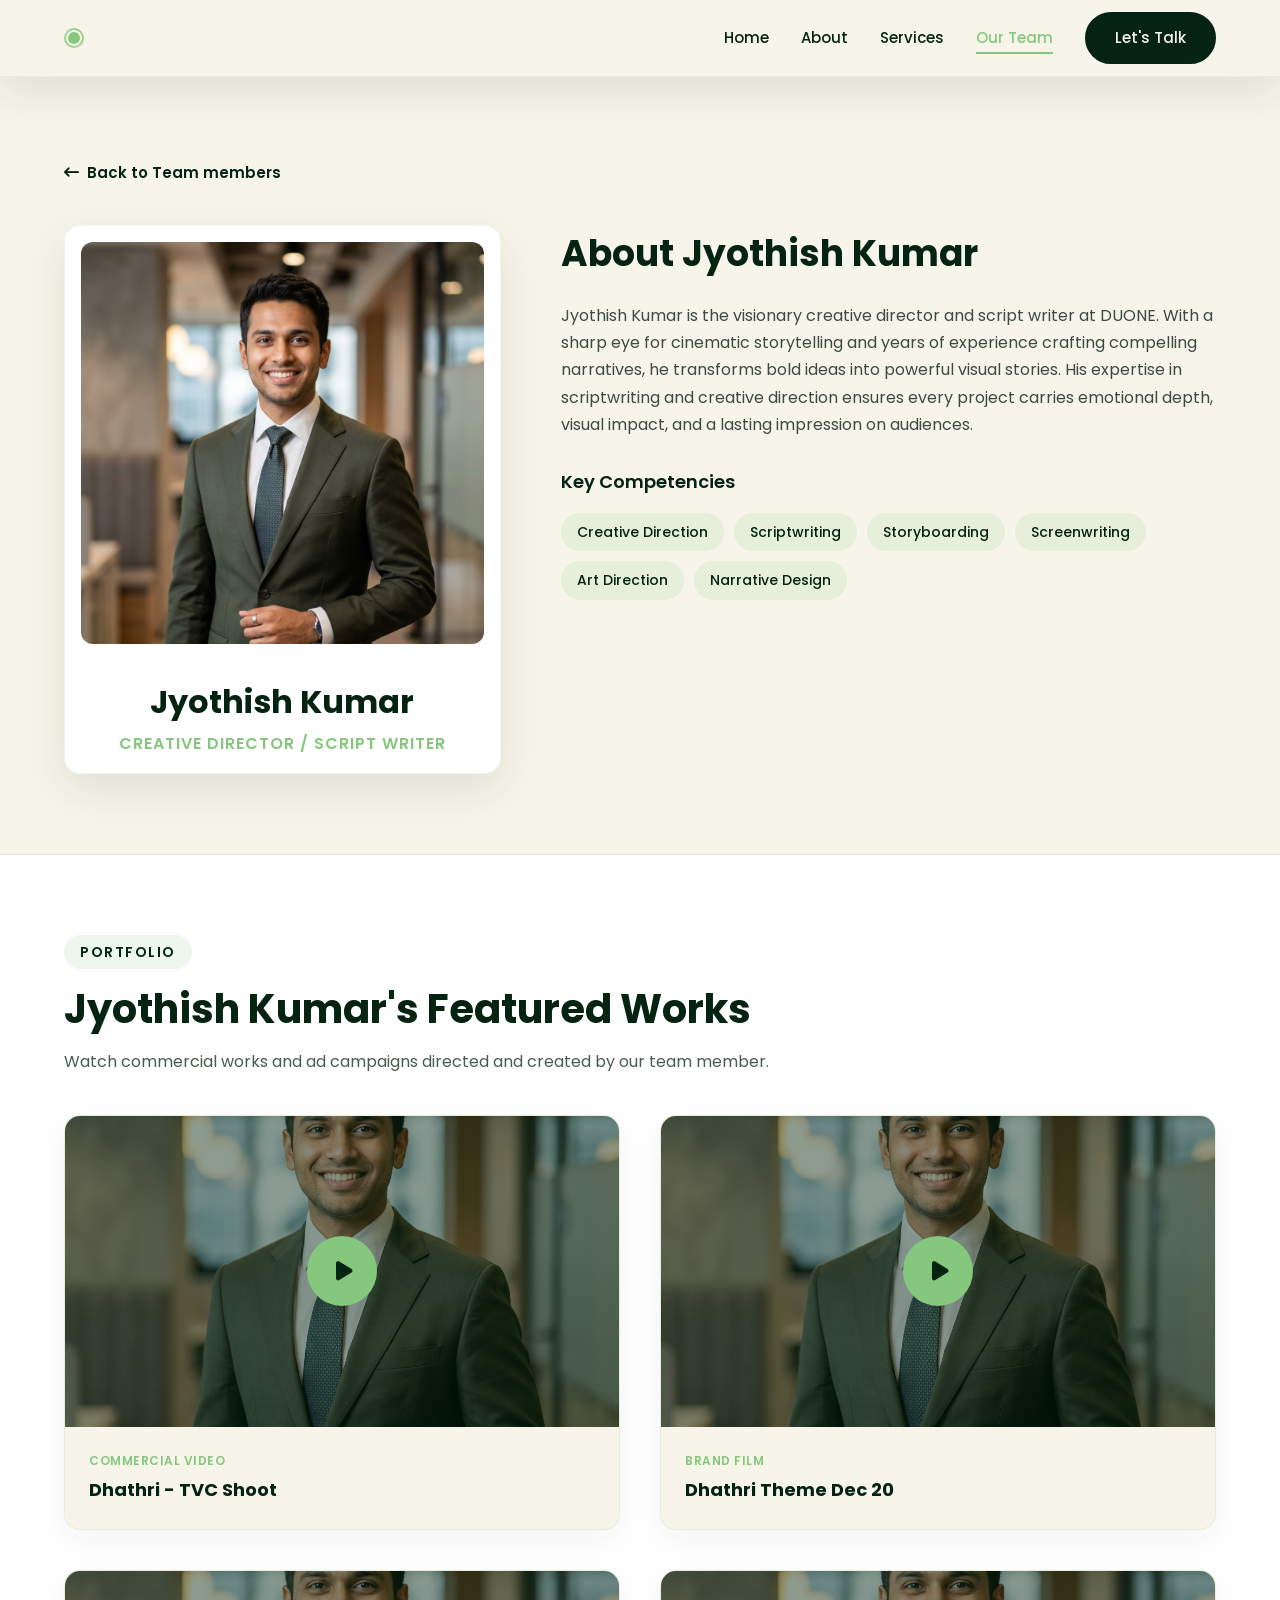
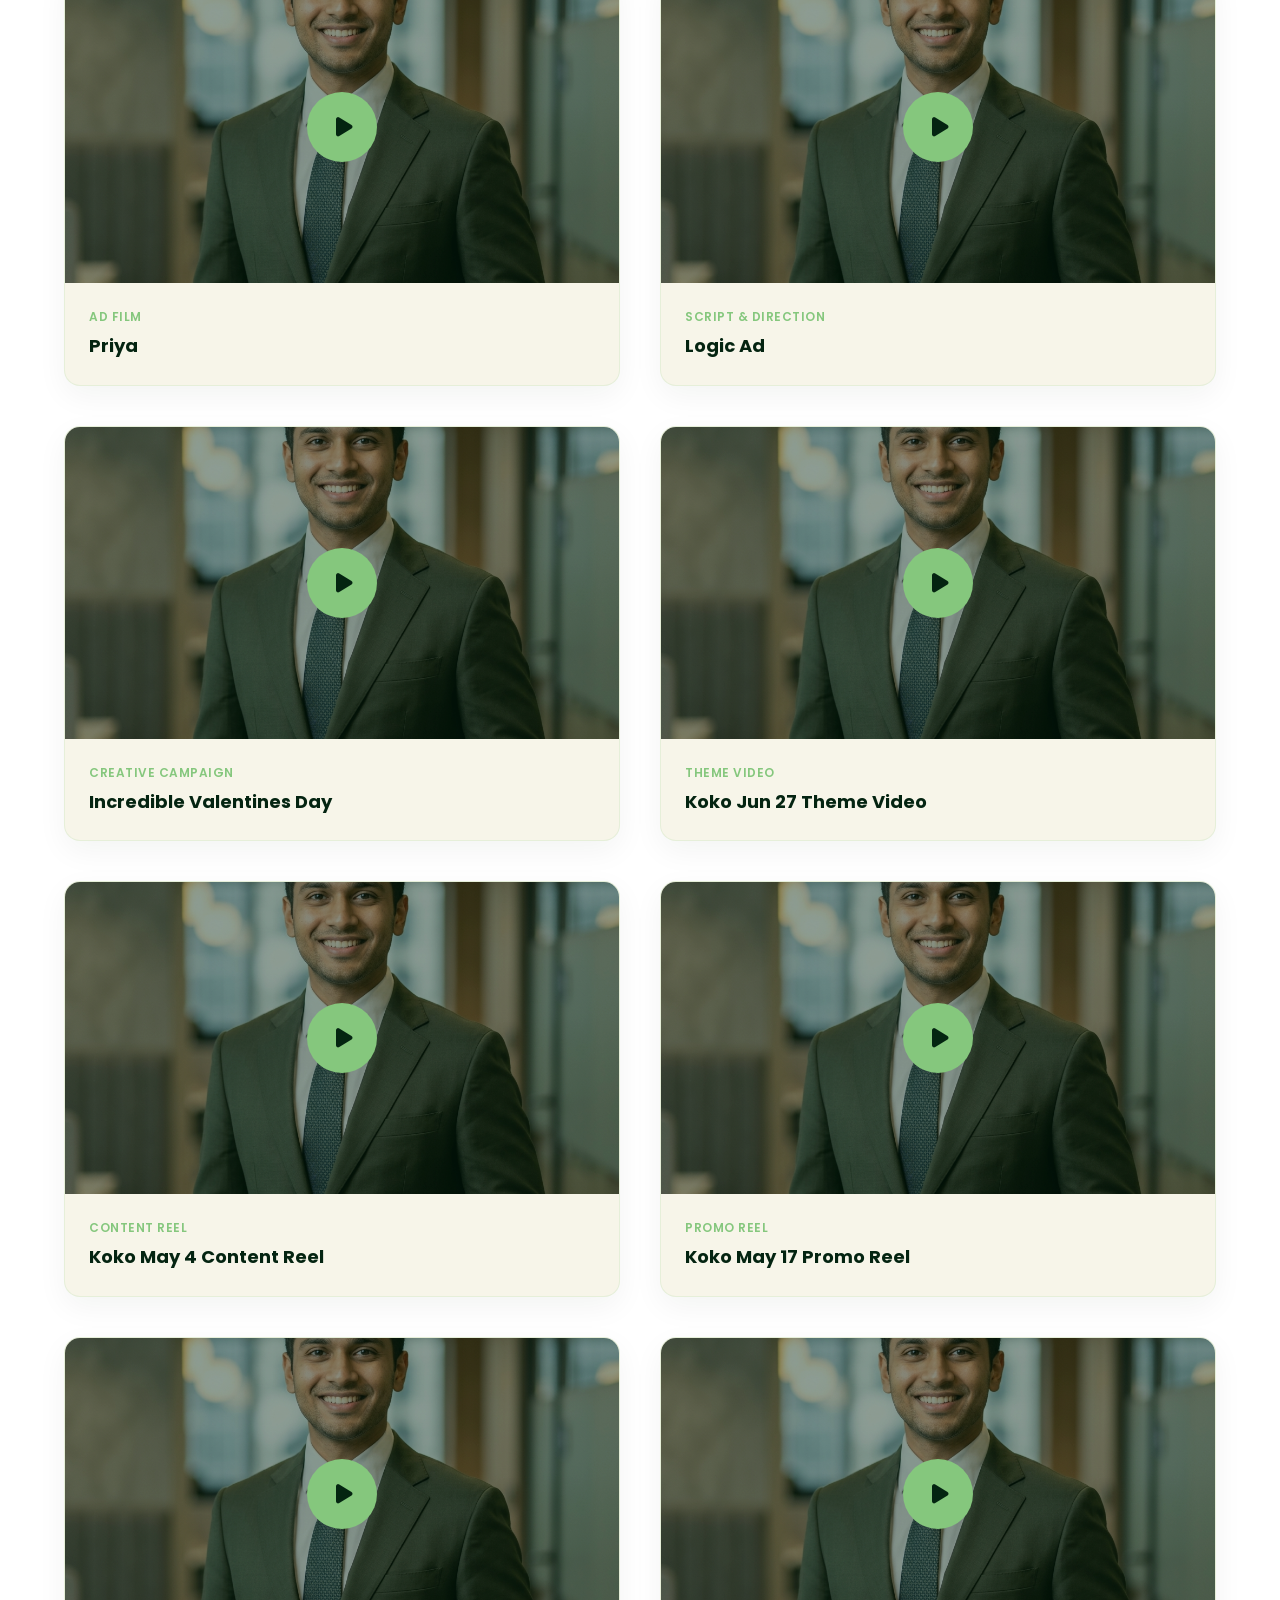
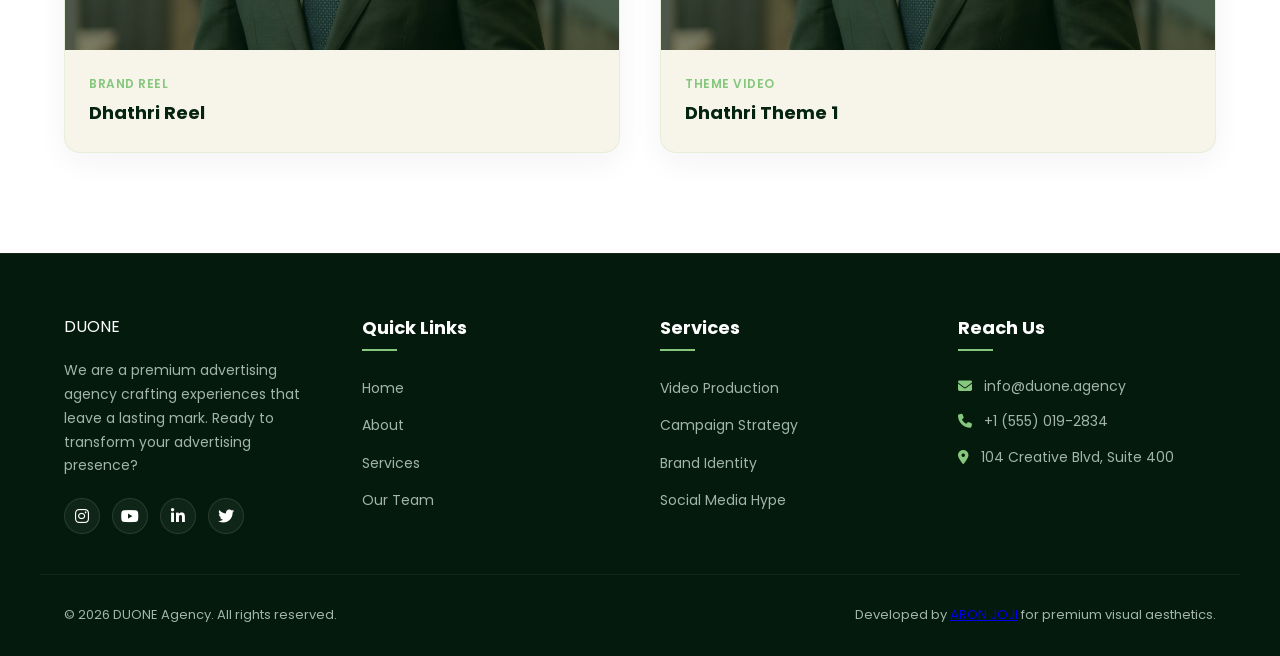
==== commit 8c85818d: "Update homepage card for Don Xavier and save manual footer text changes" ====
--- a/member.html
+++ b/member.html
@@ -1,5 +1,6 @@
 <!DOCTYPE html>
 <html lang="en">
+
 <head>
   <meta charset="UTF-8">
   <meta name="viewport" content="width=device-width, initial-scale=1.0">
@@ -8,6 +9,7 @@
   <link rel="stylesheet" href="css/styles.css">
   <link rel="stylesheet" href="https://cdnjs.cloudflare.com/ajax/libs/font-awesome/6.4.0/css/all.min.css">
 </head>
+
 <body>
 
   <!-- Header & Navigation -->
@@ -37,7 +39,7 @@
       <a href="index.html#team" class="back-home-link">
         <i class="fa-solid fa-arrow-left-long"></i> Back to Team members
       </a>
-      
+
       <div class="member-detail-grid" id="member-detail-container">
         <!-- Dynamic loading of member details will be injected here by member.js -->
         <div style="grid-column: span 2; text-align: center; padding: 100px 0;">
@@ -70,7 +72,8 @@
         <a href="index.html" class="logo" style="margin-bottom: 20px;">
           <span class="logo-text" style="color: var(--white);">DUONE</span>
         </a>
-        <p>We are a premium advertising agency crafting experiences that leave a lasting mark. Ready to transform your advertising presence?</p>
+        <p>We are a premium advertising agency crafting experiences that leave a lasting mark. Ready to transform your
+          advertising presence?</p>
         <div class="social-links">
           <a href="#" class="social-link"><i class="fa-brands fa-instagram"></i></a>
           <a href="#" class="social-link"><i class="fa-brands fa-youtube"></i></a>
@@ -98,14 +101,18 @@
       </div>
       <div class="footer-col">
         <h3>Reach Us</h3>
-        <p><i class="fa-solid fa-envelope" style="color: var(--primary-green); margin-right: 8px;"></i> info@duone.agency</p>
-        <p style="margin-top: 12px;"><i class="fa-solid fa-phone" style="color: var(--primary-green); margin-right: 8px;"></i> +1 (555) 019-2834</p>
-        <p style="margin-top: 12px;"><i class="fa-solid fa-location-dot" style="color: var(--primary-green); margin-right: 8px;"></i> 104 Creative Blvd, Suite 400</p>
+        <p><i class="fa-solid fa-envelope" style="color: var(--primary-green); margin-right: 8px;"></i>
+          info@duone.agency</p>
+        <p style="margin-top: 12px;"><i class="fa-solid fa-phone"
+            style="color: var(--primary-green); margin-right: 8px;"></i> +1 (555) 019-2834</p>
+        <p style="margin-top: 12px;"><i class="fa-solid fa-location-dot"
+            style="color: var(--primary-green); margin-right: 8px;"></i> 104 Creative Blvd, Suite 400</p>
       </div>
     </div>
     <div class="container footer-bottom">
       <p>&copy; 2026 DUONE Agency. All rights reserved.</p>
-      <p>Designed with ❤️ for premium visual aesthetics.</p>
+      <p>Developed by <a href="https://aronjoji.netlify.app/" target="_blank">ARON JOJI</a> for premium visual
+        aesthetics.</p>
     </div>
   </footer>
 
@@ -121,4 +128,5 @@
 
   <script src="js/member.js"></script>
 </body>
-</html>
+
+</html>
--- a/css/styles.css
+++ b/css/styles.css
@@ -1282,14 +1282,34 @@
   .video-thumbnail-container {
     padding-bottom: 56.25%;
   }
+  .video-lightbox {
+    background-color: #000;
+    backdrop-filter: none;
+  }
   .lightbox-close {
-    top: 15px;
-    right: 20px;
-    font-size: 36px;
+    top: 10px;
+    right: 10px;
+    font-size: 28px;
+    color: #fff;
+    z-index: 2002;
+    background: rgba(0, 0, 0, 0.5);
+    width: 40px;
+    height: 40px;
+    border-radius: 50%;
+    display: flex;
+    align-items: center;
+    justify-content: center;
+    padding: 0;
+    line-height: 1;
   }
   .lightbox-content {
-    width: 95%;
-    border-radius: 8px;
+    width: 100%;
+    height: 100%;
+    max-width: none;
+    aspect-ratio: auto;
+    border-radius: 0;
+    border: none;
+    box-shadow: none;
   }
 }
 
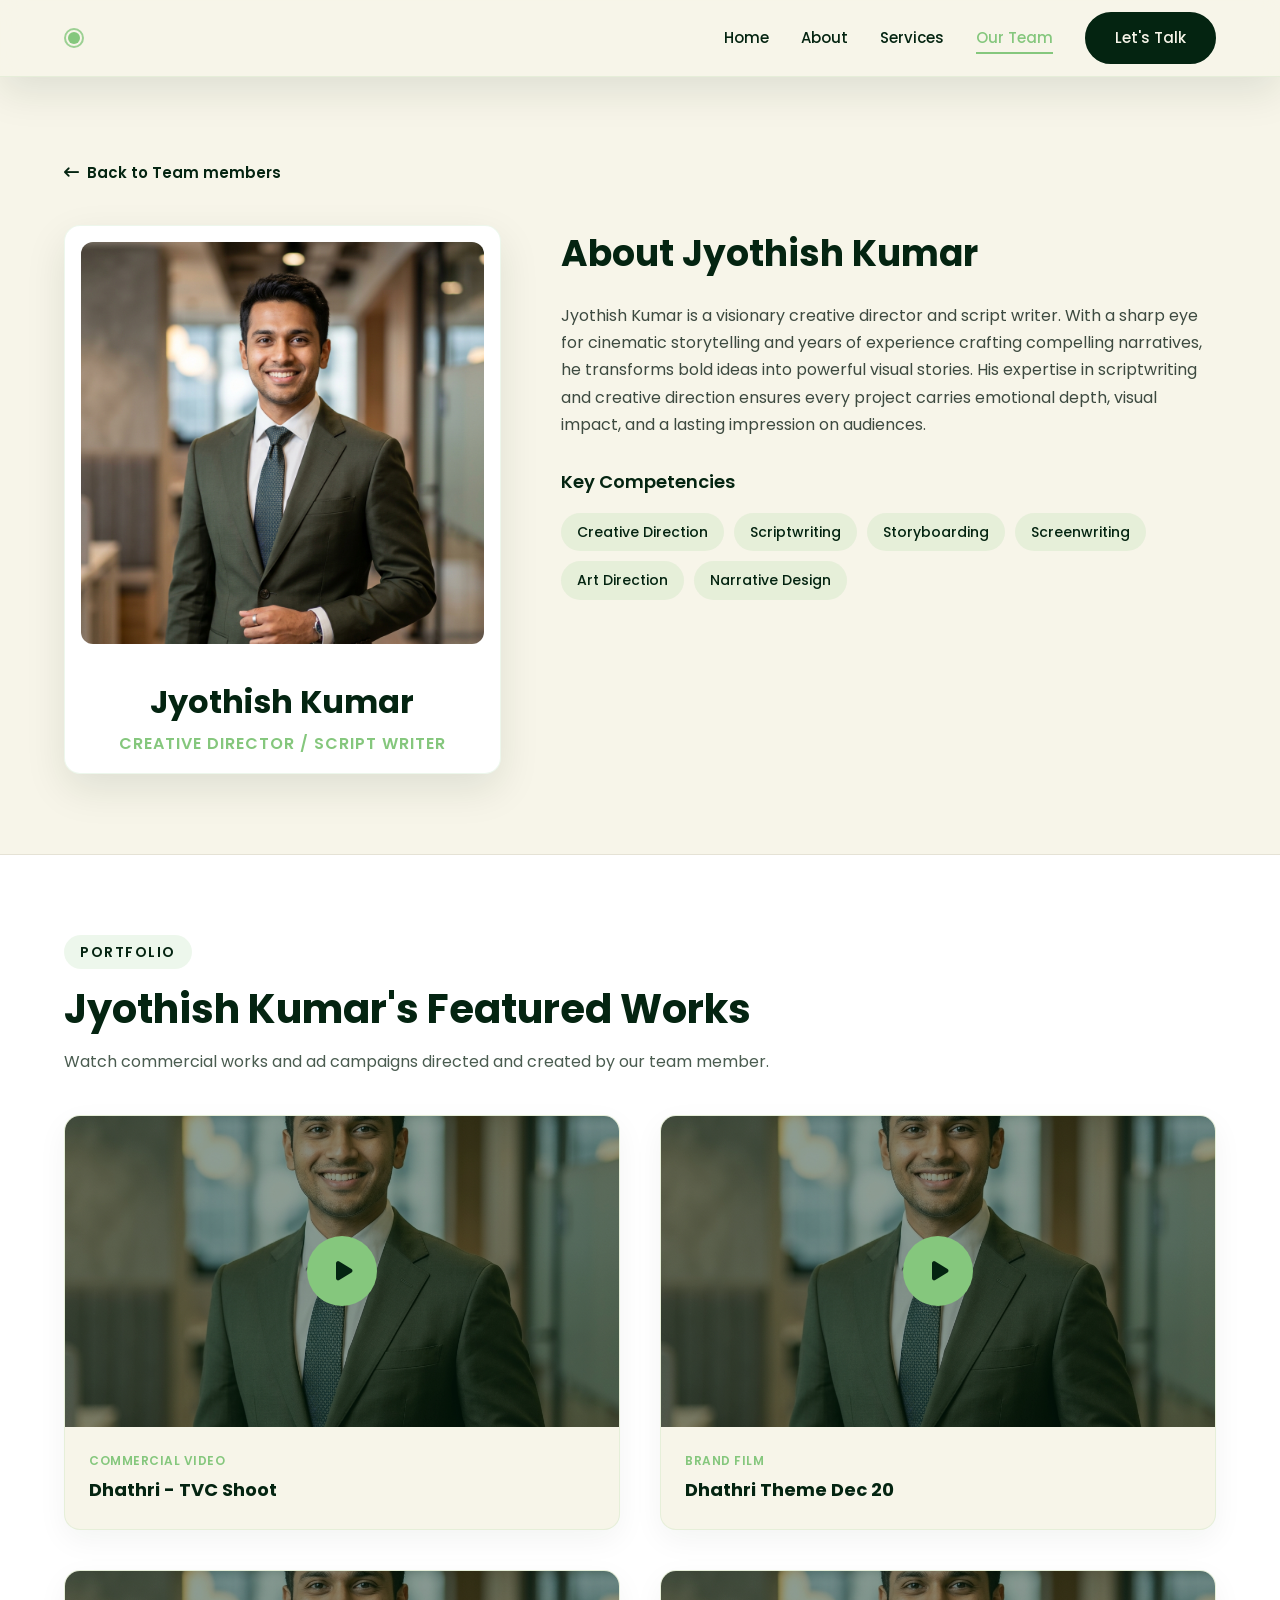
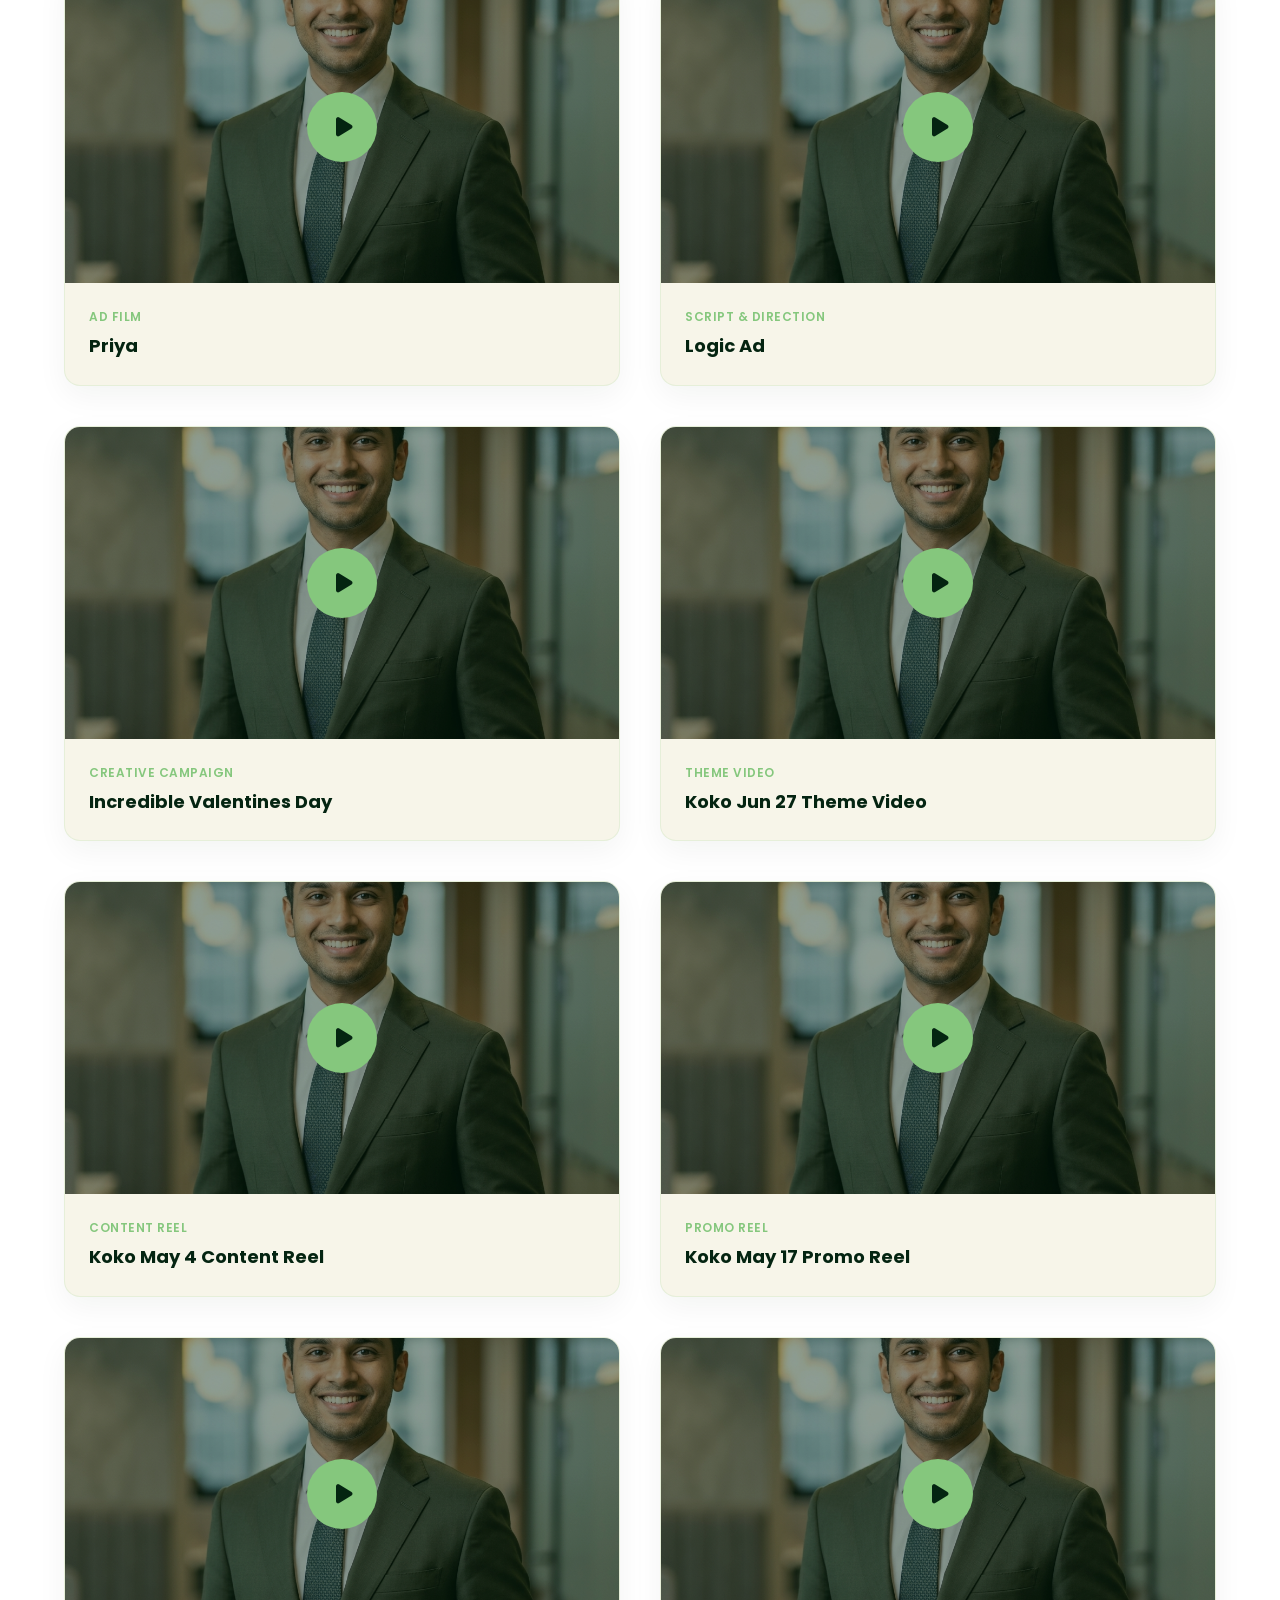
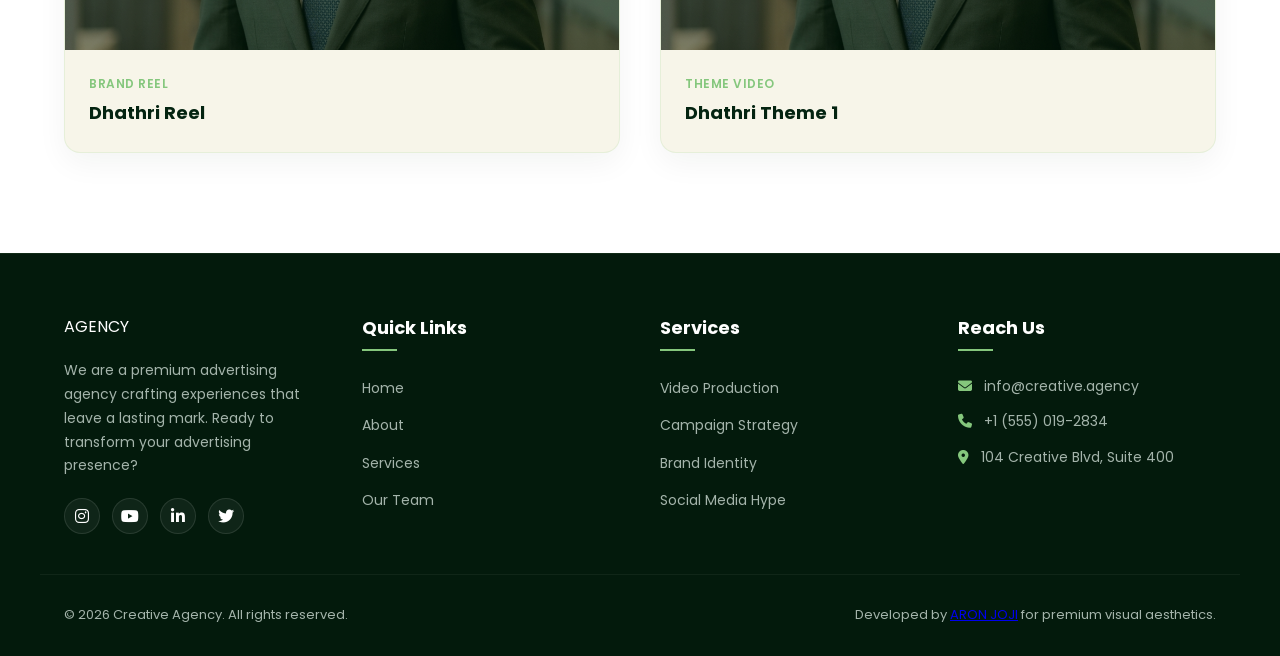
==== commit 83b4d4d3: "Update hero section text and remove DUONE name from the entire site" ====
--- a/member.html
+++ b/member.html
@@ -4,8 +4,8 @@
 <head>
   <meta charset="UTF-8">
   <meta name="viewport" content="width=device-width, initial-scale=1.0">
-  <meta name="description" content="Meet the creative force behind DUONE Agency. Explore their portfolio and works.">
-  <title>DUONE Team Portfolio | Creative Showcase</title>
+  <meta name="description" content="Meet the creative force behind our Agency. Explore their portfolio and works.">
+  <title>Team Portfolio | Creative Showcase</title>
   <link rel="stylesheet" href="css/styles.css">
   <link rel="stylesheet" href="https://cdnjs.cloudflare.com/ajax/libs/font-awesome/6.4.0/css/all.min.css">
 </head>
@@ -70,7 +70,7 @@
     <div class="container footer-grid">
       <div class="footer-col">
         <a href="index.html" class="logo" style="margin-bottom: 20px;">
-          <span class="logo-text" style="color: var(--white);">DUONE</span>
+          <span class="logo-text" style="color: var(--white);">AGENCY</span>
         </a>
         <p>We are a premium advertising agency crafting experiences that leave a lasting mark. Ready to transform your
           advertising presence?</p>
@@ -102,7 +102,7 @@
       <div class="footer-col">
         <h3>Reach Us</h3>
         <p><i class="fa-solid fa-envelope" style="color: var(--primary-green); margin-right: 8px;"></i>
-          info@duone.agency</p>
+          info@creative.agency</p>
         <p style="margin-top: 12px;"><i class="fa-solid fa-phone"
             style="color: var(--primary-green); margin-right: 8px;"></i> +1 (555) 019-2834</p>
         <p style="margin-top: 12px;"><i class="fa-solid fa-location-dot"
@@ -110,7 +110,7 @@
       </div>
     </div>
     <div class="container footer-bottom">
-      <p>&copy; 2026 DUONE Agency. All rights reserved.</p>
+      <p>&copy; 2026 Creative Agency. All rights reserved.</p>
       <p>Developed by <a href="https://aronjoji.netlify.app/" target="_blank">ARON JOJI</a> for premium visual
         aesthetics.</p>
     </div>
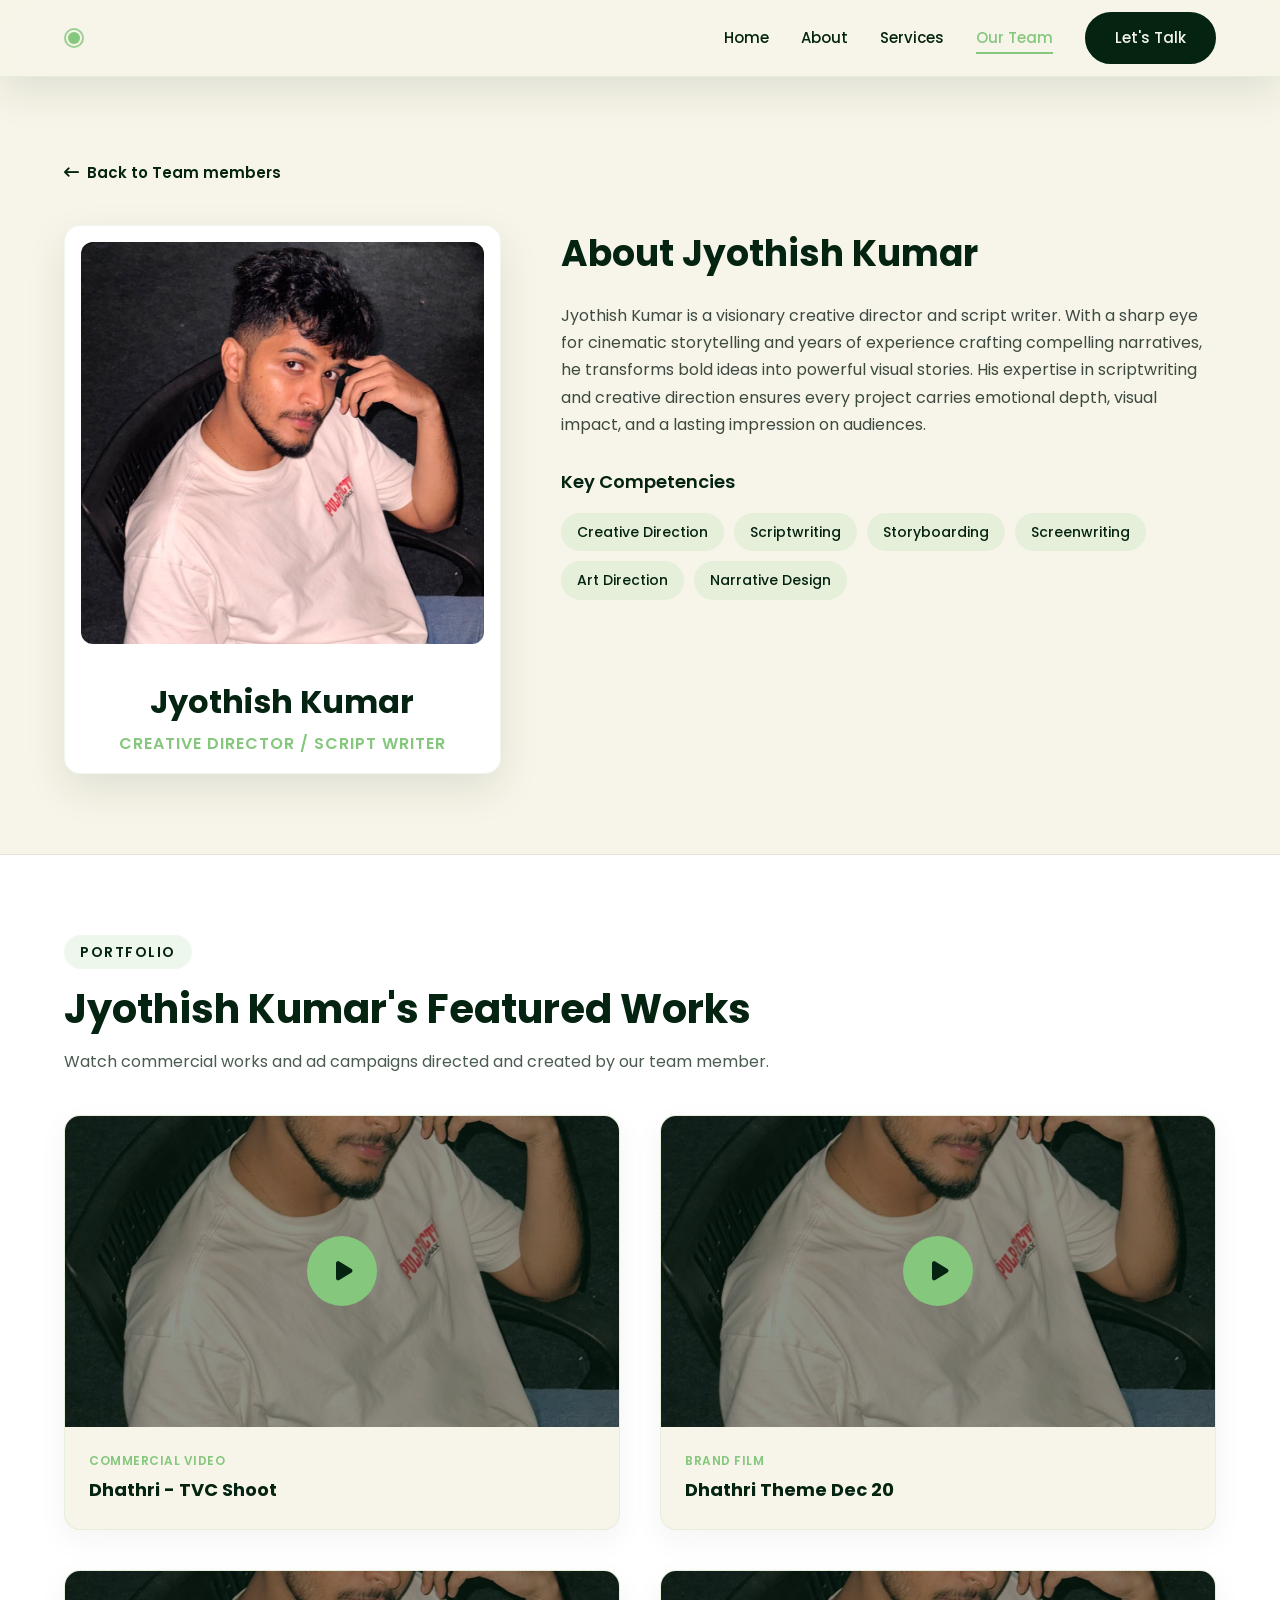
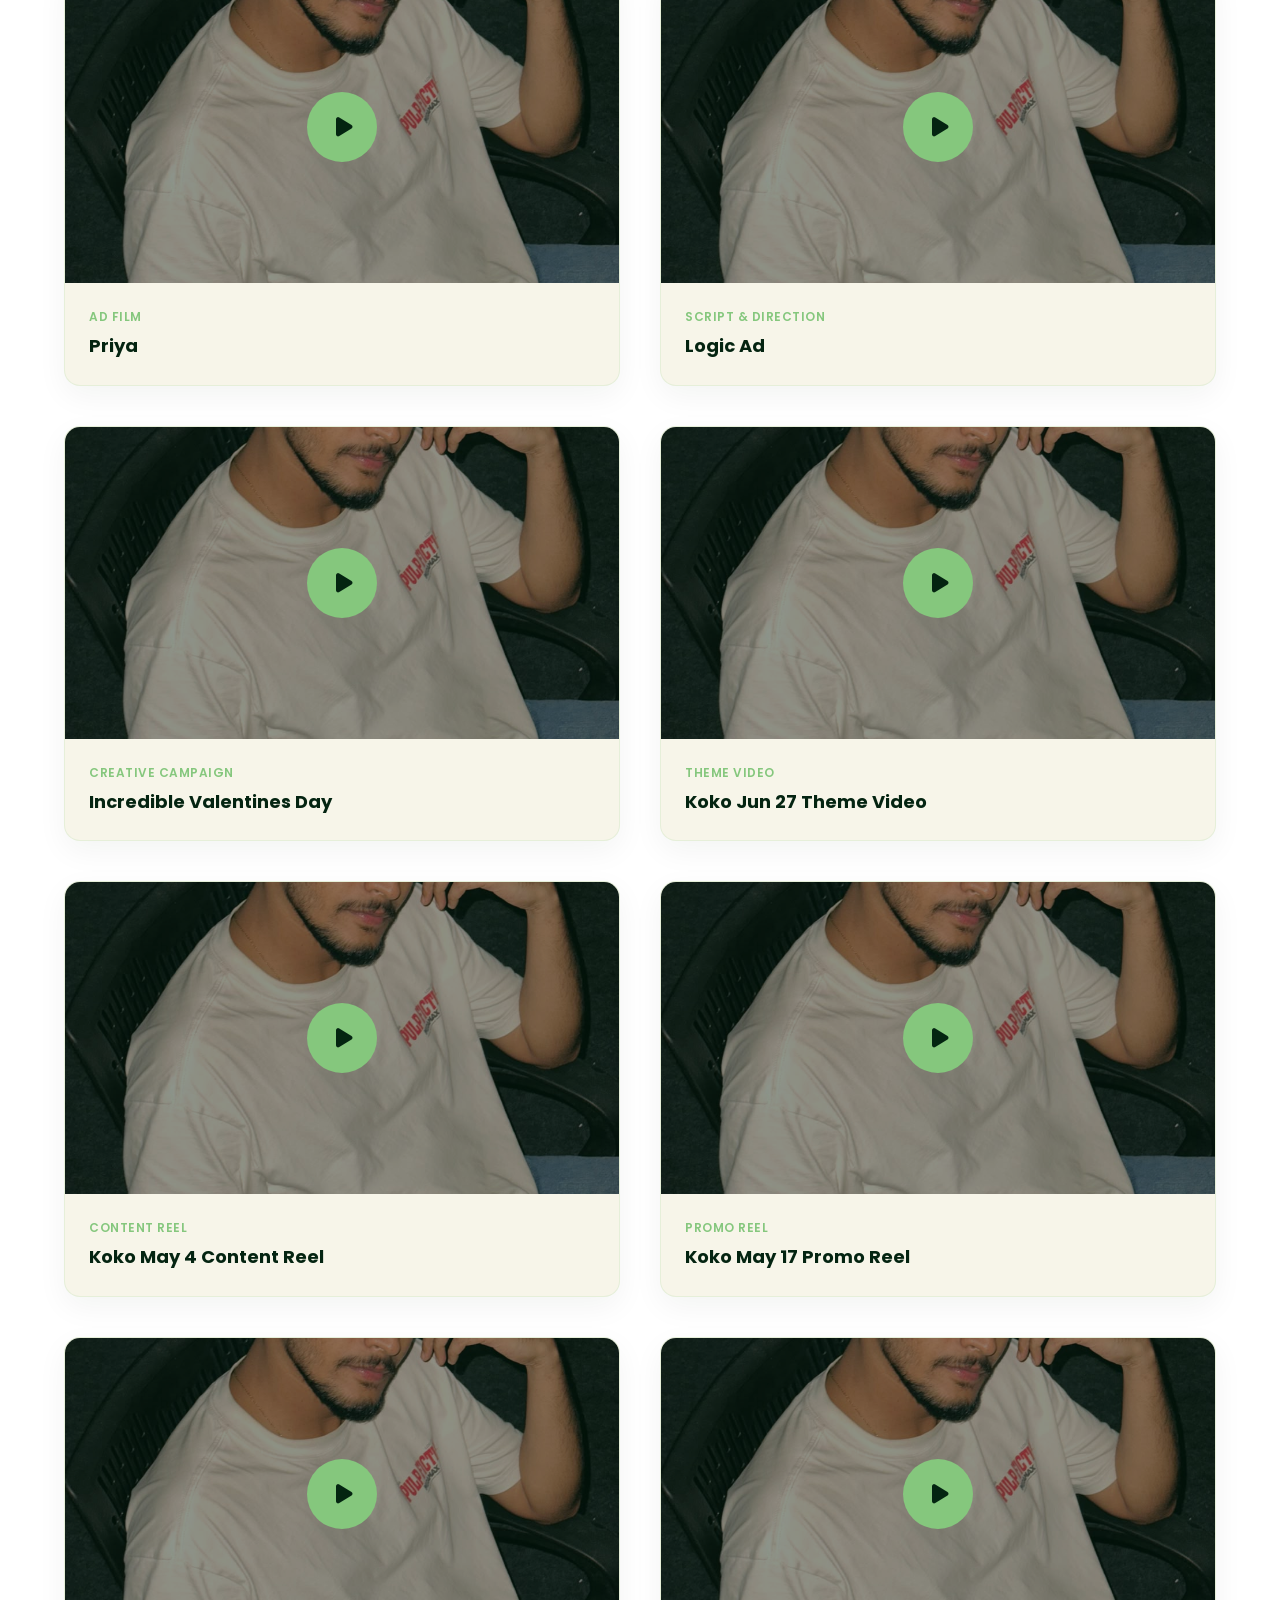
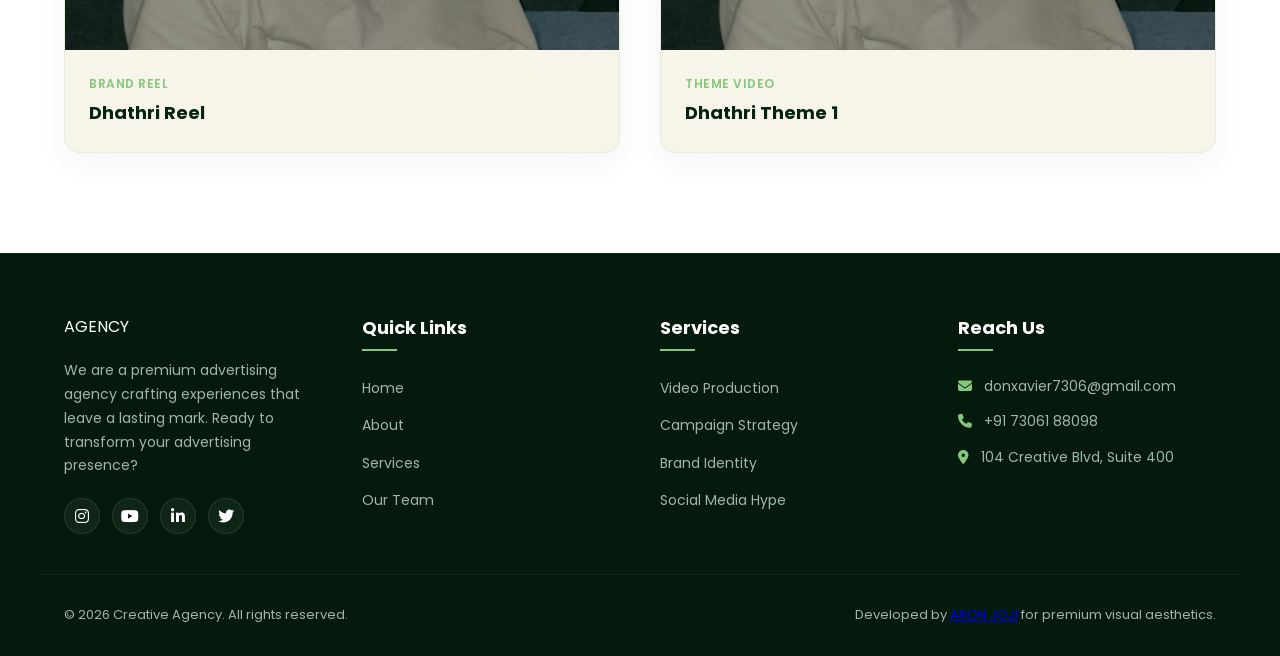
==== commit db25d346: "Update contact details and hero floating cards" ====
--- a/member.html
+++ b/member.html
@@ -102,9 +102,9 @@
       <div class="footer-col">
         <h3>Reach Us</h3>
         <p><i class="fa-solid fa-envelope" style="color: var(--primary-green); margin-right: 8px;"></i>
-          info@creative.agency</p>
+          donxavier7306@gmail.com</p>
         <p style="margin-top: 12px;"><i class="fa-solid fa-phone"
-            style="color: var(--primary-green); margin-right: 8px;"></i> +1 (555) 019-2834</p>
+            style="color: var(--primary-green); margin-right: 8px;"></i> +91 73061 88098</p>
         <p style="margin-top: 12px;"><i class="fa-solid fa-location-dot"
             style="color: var(--primary-green); margin-right: 8px;"></i> 104 Creative Blvd, Suite 400</p>
       </div>
--- a/css/styles.css
+++ b/css/styles.css
@@ -317,6 +317,7 @@
   text-decoration: none;
   transition: var(--transition-smooth);
   display: inline-block;
+  white-space: nowrap;
 }
 
 .hero-btn-secondary:hover {
@@ -485,41 +486,59 @@
   color: #3d4a40;
 }
 
-.stats-grid {
-  display: grid;
-  grid-template-columns: repeat(3, 1fr);
-  gap: 20px;
-  margin-top: 40px;
-}
-
-.stat-card {
-  background: var(--white);
-  padding: 24px;
-  border-radius: var(--border-radius);
-  text-align: center;
-  box-shadow: var(--shadow-subtle);
-  border: 1px solid rgba(133, 199, 125, 0.15);
-  transition: var(--transition-smooth);
-}
-
-.stat-card:hover {
-  transform: translateY(-5px);
-  box-shadow: var(--shadow-medium);
-}
-
-.stat-number {
-  font-size: 36px;
-  font-weight: 700;
-  color: var(--dark-green);
-  margin-bottom: 6px;
-}
-
-.stat-label {
-  font-size: 13px;
-  font-weight: 500;
-  color: #66756b;
-  text-transform: uppercase;
-  letter-spacing: 0.5px;
+.capabilities-container {
+  display: flex;
+  flex-wrap: wrap;
+  gap: 12px;
+  margin-top: 30px;
+}
+
+.capability-pill {
+  display: inline-flex;
+  align-items: center;
+  gap: 8px;
+  padding: 10px 20px;
+  border-radius: 50px;
+  background: rgba(133, 199, 125, 0.1);
+  border: 1px solid rgba(133, 199, 125, 0.2);
+  color: var(--dark-green);
+  font-size: 14px;
+  font-weight: 600;
+  transition: var(--transition-smooth);
+  animation: floatPill 4s ease-in-out infinite;
+}
+
+.capability-pill i {
+  color: var(--primary-green);
+}
+
+.capability-pill:nth-child(even) {
+  animation-delay: 1s;
+}
+
+.capability-pill:nth-child(3n) {
+  animation-delay: 2s;
+}
+
+.capability-pill:hover {
+  background: var(--dark-green);
+  color: var(--bg-cream);
+  border-color: var(--dark-green);
+  transform: translateY(-5px) !important;
+  box-shadow: 0 8px 20px rgba(4, 36, 17, 0.15);
+  animation-play-state: paused;
+}
+
+@keyframes floatPill {
+  0% {
+    transform: translateY(0px);
+  }
+  50% {
+    transform: translateY(-6px);
+  }
+  100% {
+    transform: translateY(0px);
+  }
 }
 
 /* Services / Features */
@@ -635,6 +654,7 @@
   width: 100%;
   height: 100%;
   object-fit: cover;
+  object-position: top center;
   transition: var(--transition-smooth);
 }
 
@@ -728,6 +748,7 @@
   width: 100%;
   border-radius: calc(var(--border-radius) - 4px);
   object-fit: cover;
+  object-position: top center;
   aspect-ratio: 1;
 }
 
@@ -1320,6 +1341,15 @@
   .hero-content p {
     font-size: 15px;
   }
+  .hero-buttons {
+    flex-direction: column;
+    gap: 15px;
+    width: 100%;
+  }
+  .hero-buttons a {
+    width: 100%;
+    max-width: 300px;
+  }
   .visual-sphere {
     width: 220px;
     height: 220px;
@@ -1334,10 +1364,6 @@
     max-width: 140px;
     padding: 12px;
   }
-  .stats-grid {
-    grid-template-columns: 1fr;
-    gap: 15px;
-  }
   .section-header h2 {
     font-size: 28px;
   }
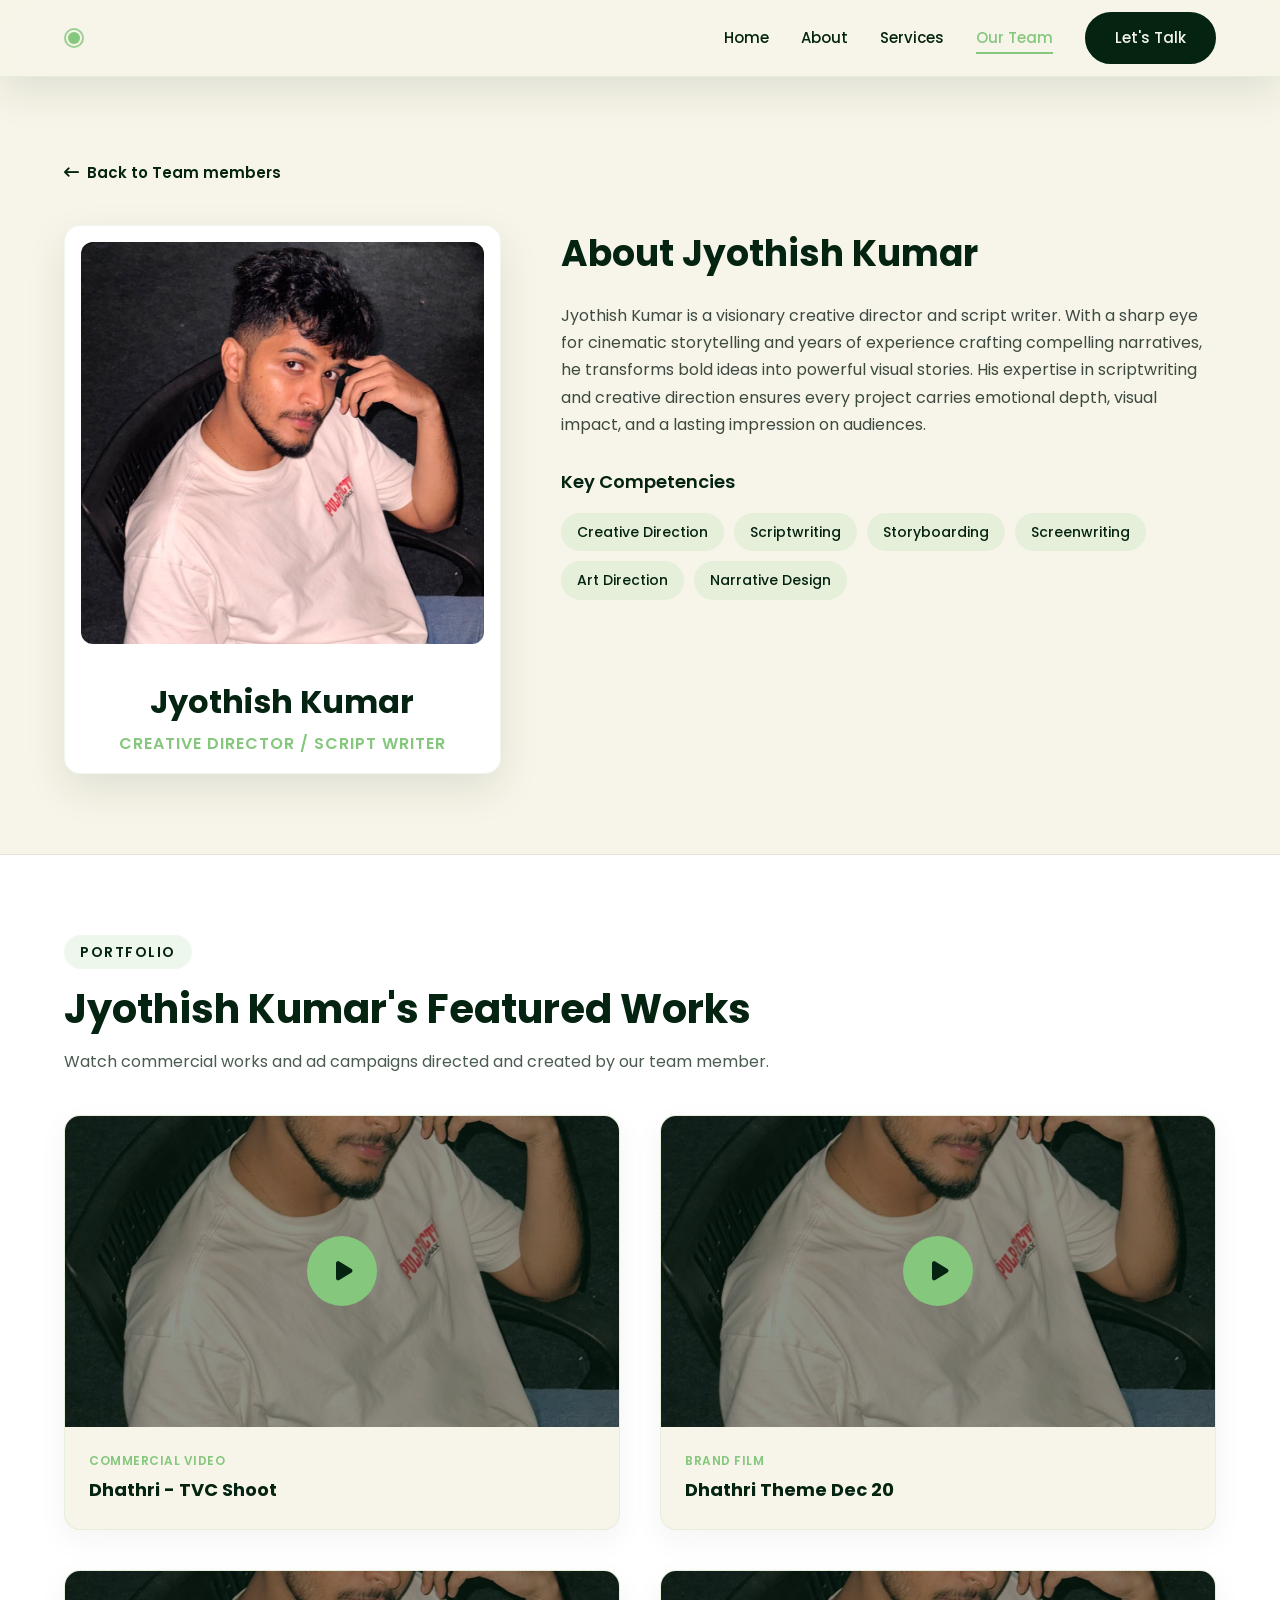
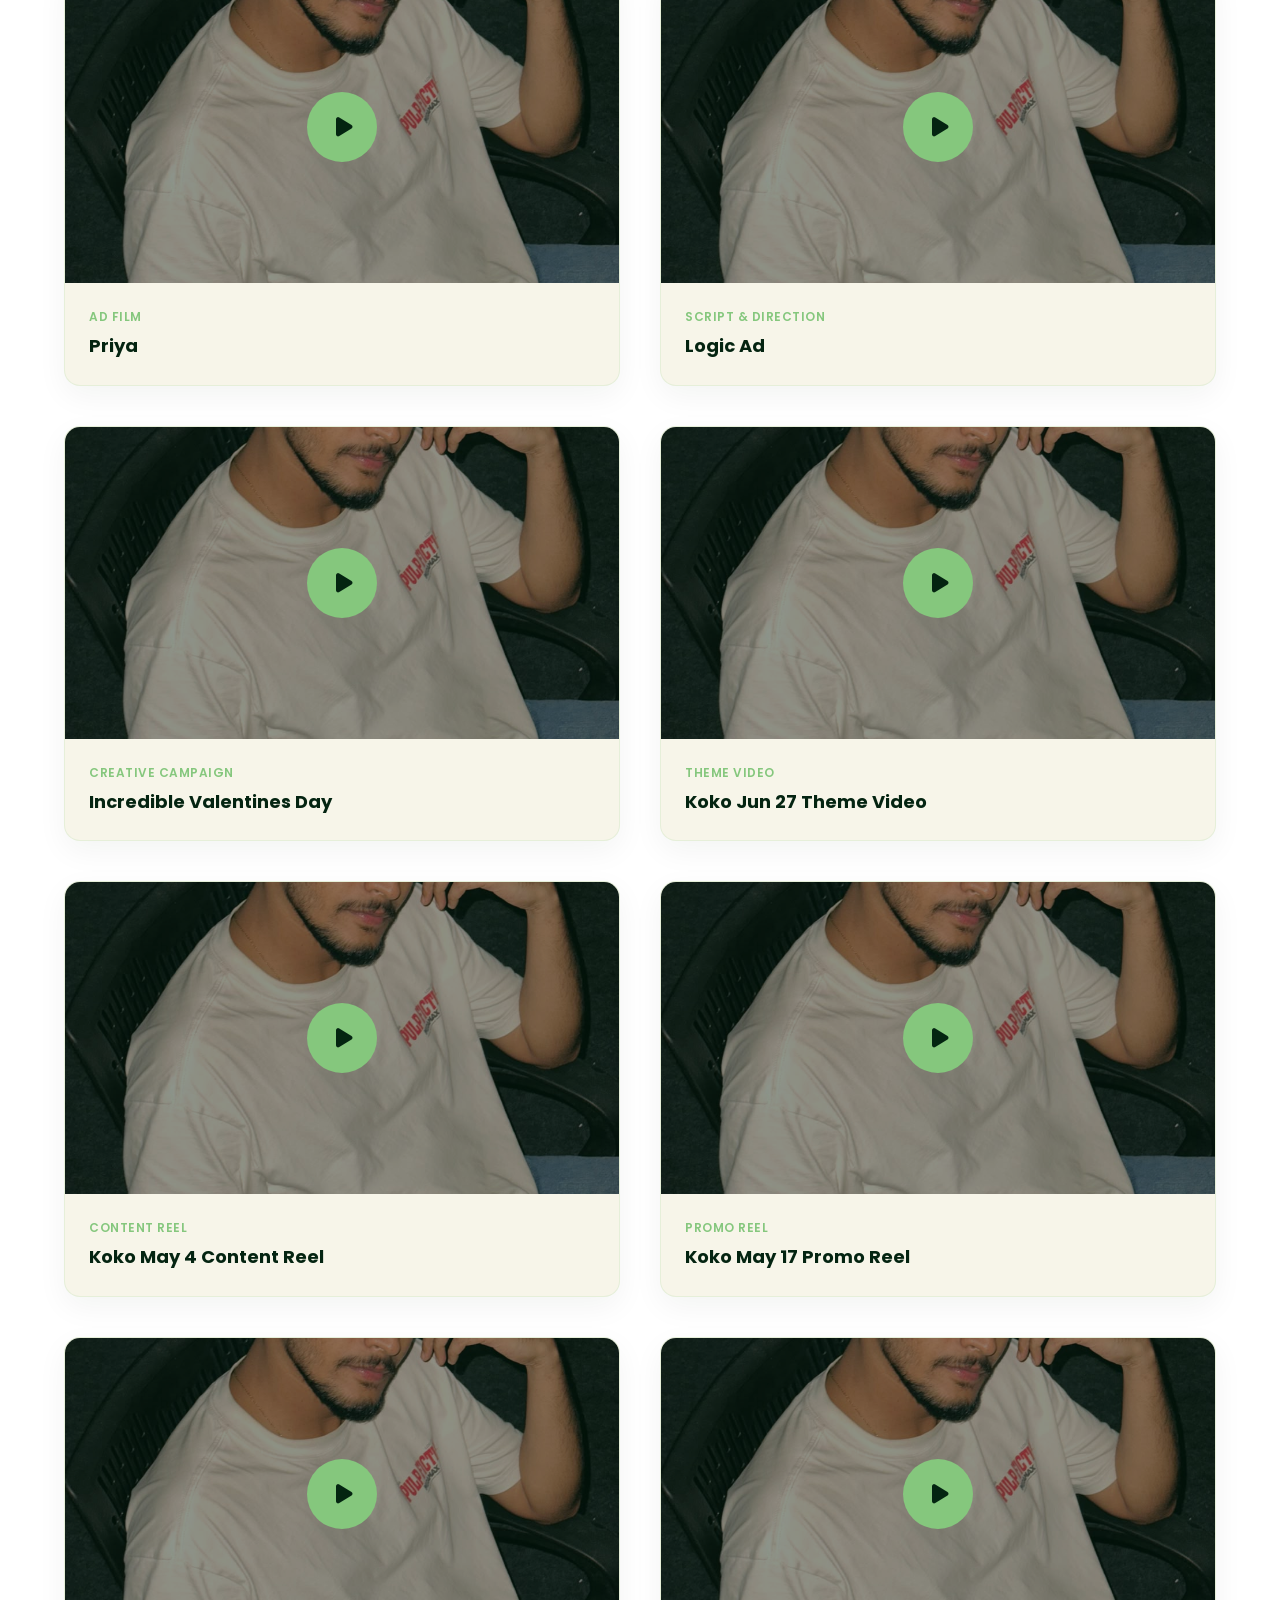
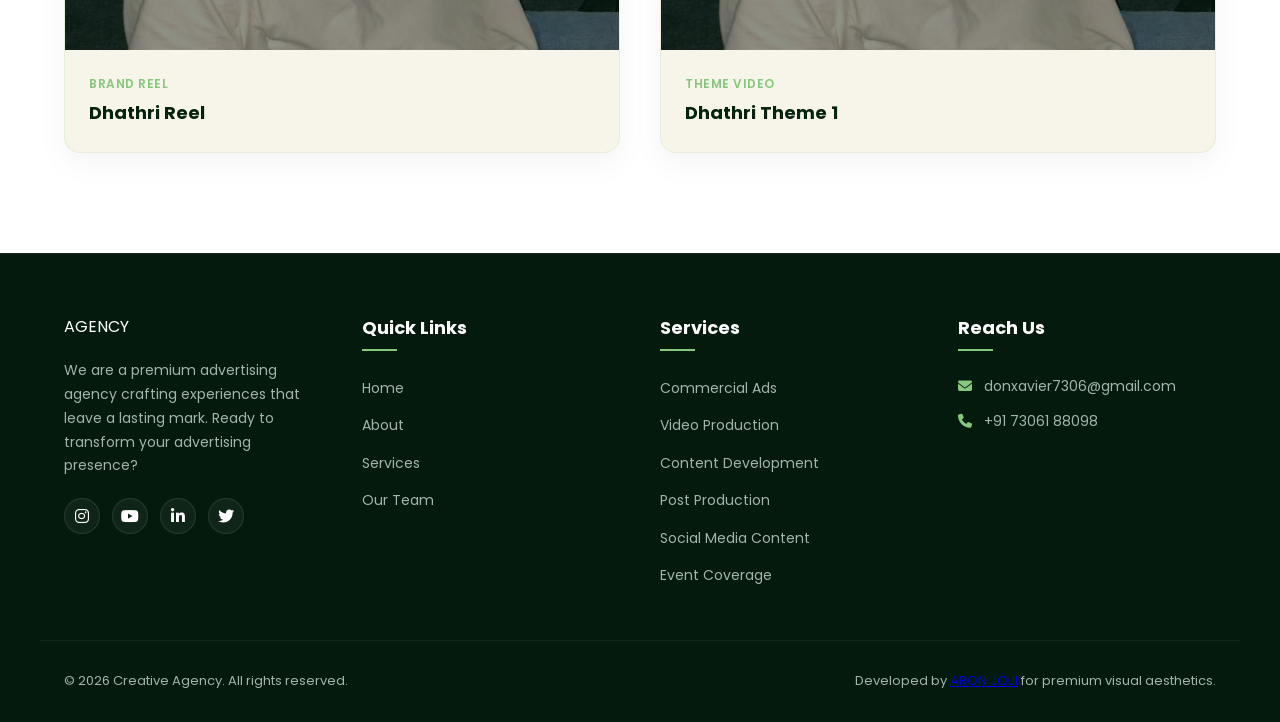
==== commit 445a392e: "Update footer services list and remove dummy address" ====
--- a/member.html
+++ b/member.html
@@ -93,10 +93,12 @@
       <div class="footer-col">
         <h3>Services</h3>
         <ul>
+          <li><a href="index.html#services">Commercial Ads</a></li>
           <li><a href="index.html#services">Video Production</a></li>
-          <li><a href="index.html#services">Campaign Strategy</a></li>
-          <li><a href="index.html#services">Brand Identity</a></li>
-          <li><a href="index.html#services">Social Media Hype</a></li>
+          <li><a href="index.html#services">Content Development</a></li>
+          <li><a href="index.html#services">Post Production</a></li>
+          <li><a href="index.html#services">Social Media Content</a></li>
+          <li><a href="index.html#services">Event Coverage</a></li>
         </ul>
       </div>
       <div class="footer-col">
@@ -105,8 +107,6 @@
           donxavier7306@gmail.com</p>
         <p style="margin-top: 12px;"><i class="fa-solid fa-phone"
             style="color: var(--primary-green); margin-right: 8px;"></i> +91 73061 88098</p>
-        <p style="margin-top: 12px;"><i class="fa-solid fa-location-dot"
-            style="color: var(--primary-green); margin-right: 8px;"></i> 104 Creative Blvd, Suite 400</p>
       </div>
     </div>
     <div class="container footer-bottom">
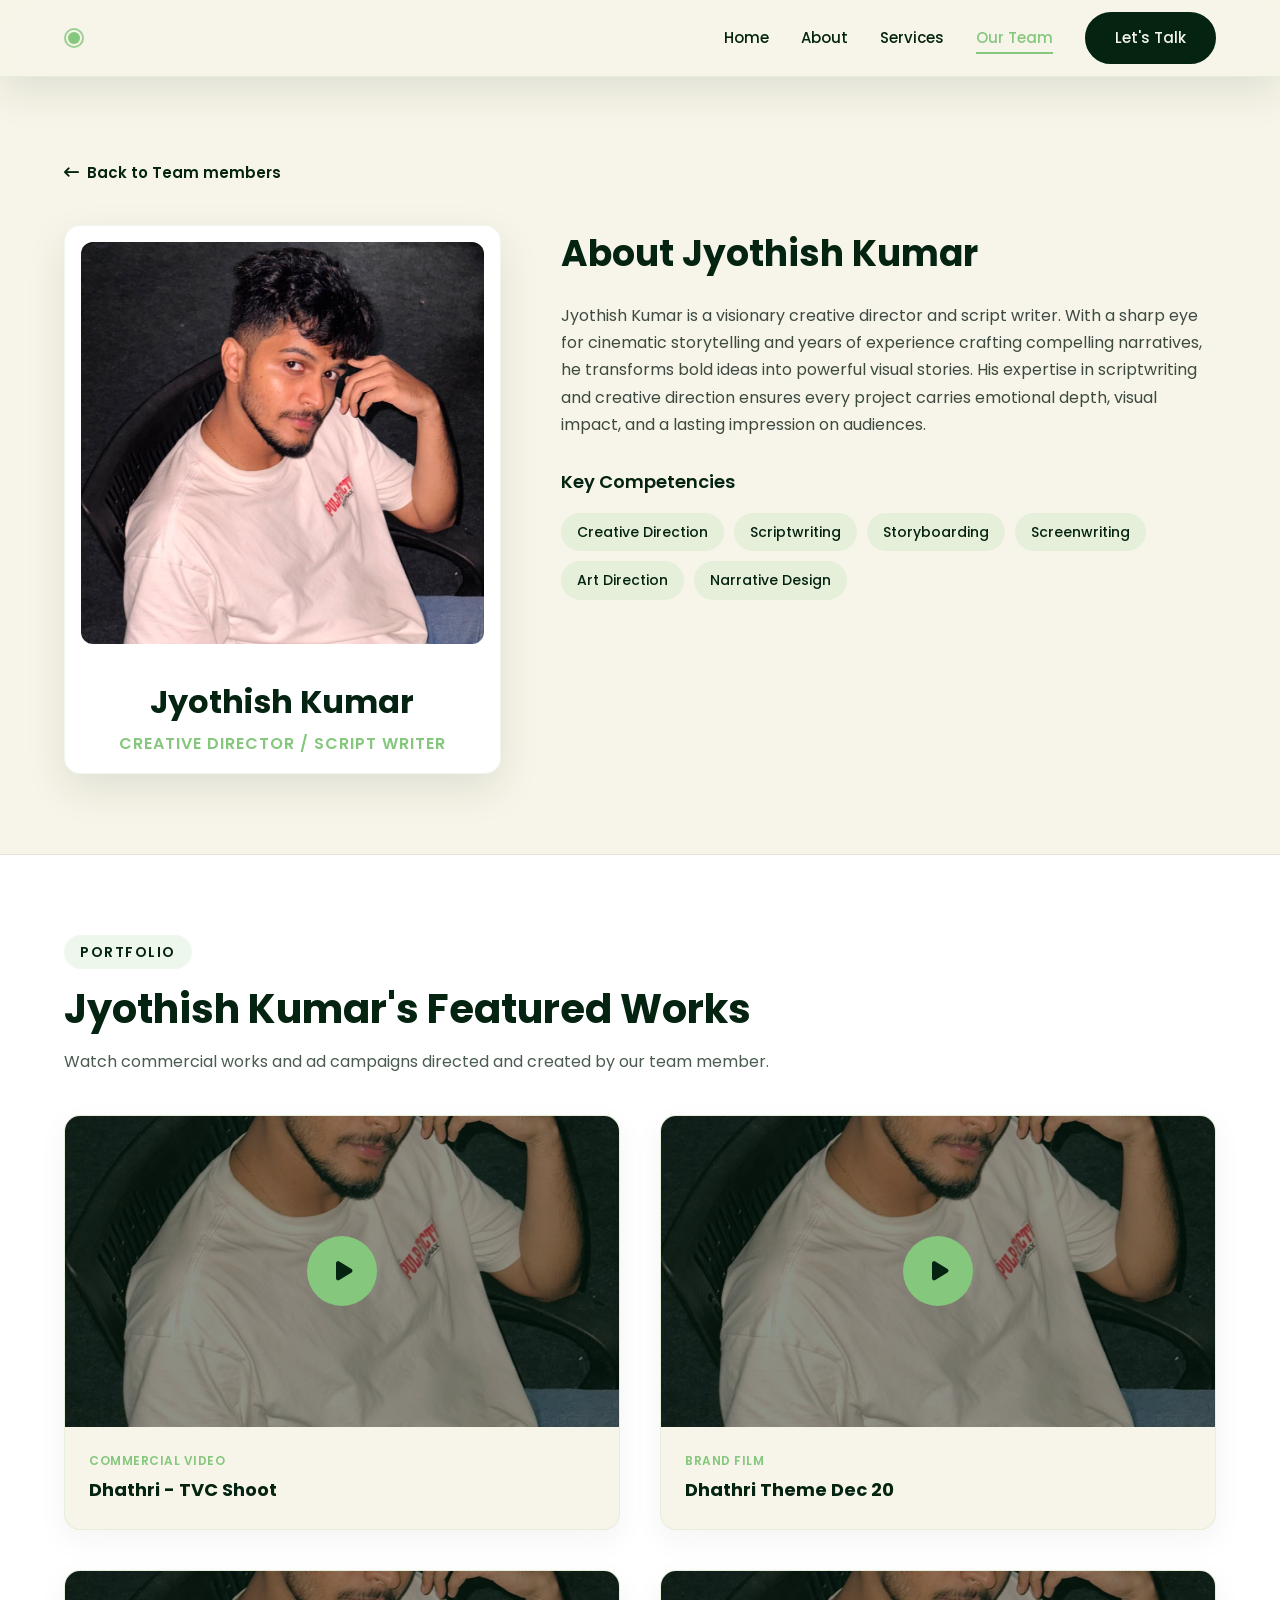
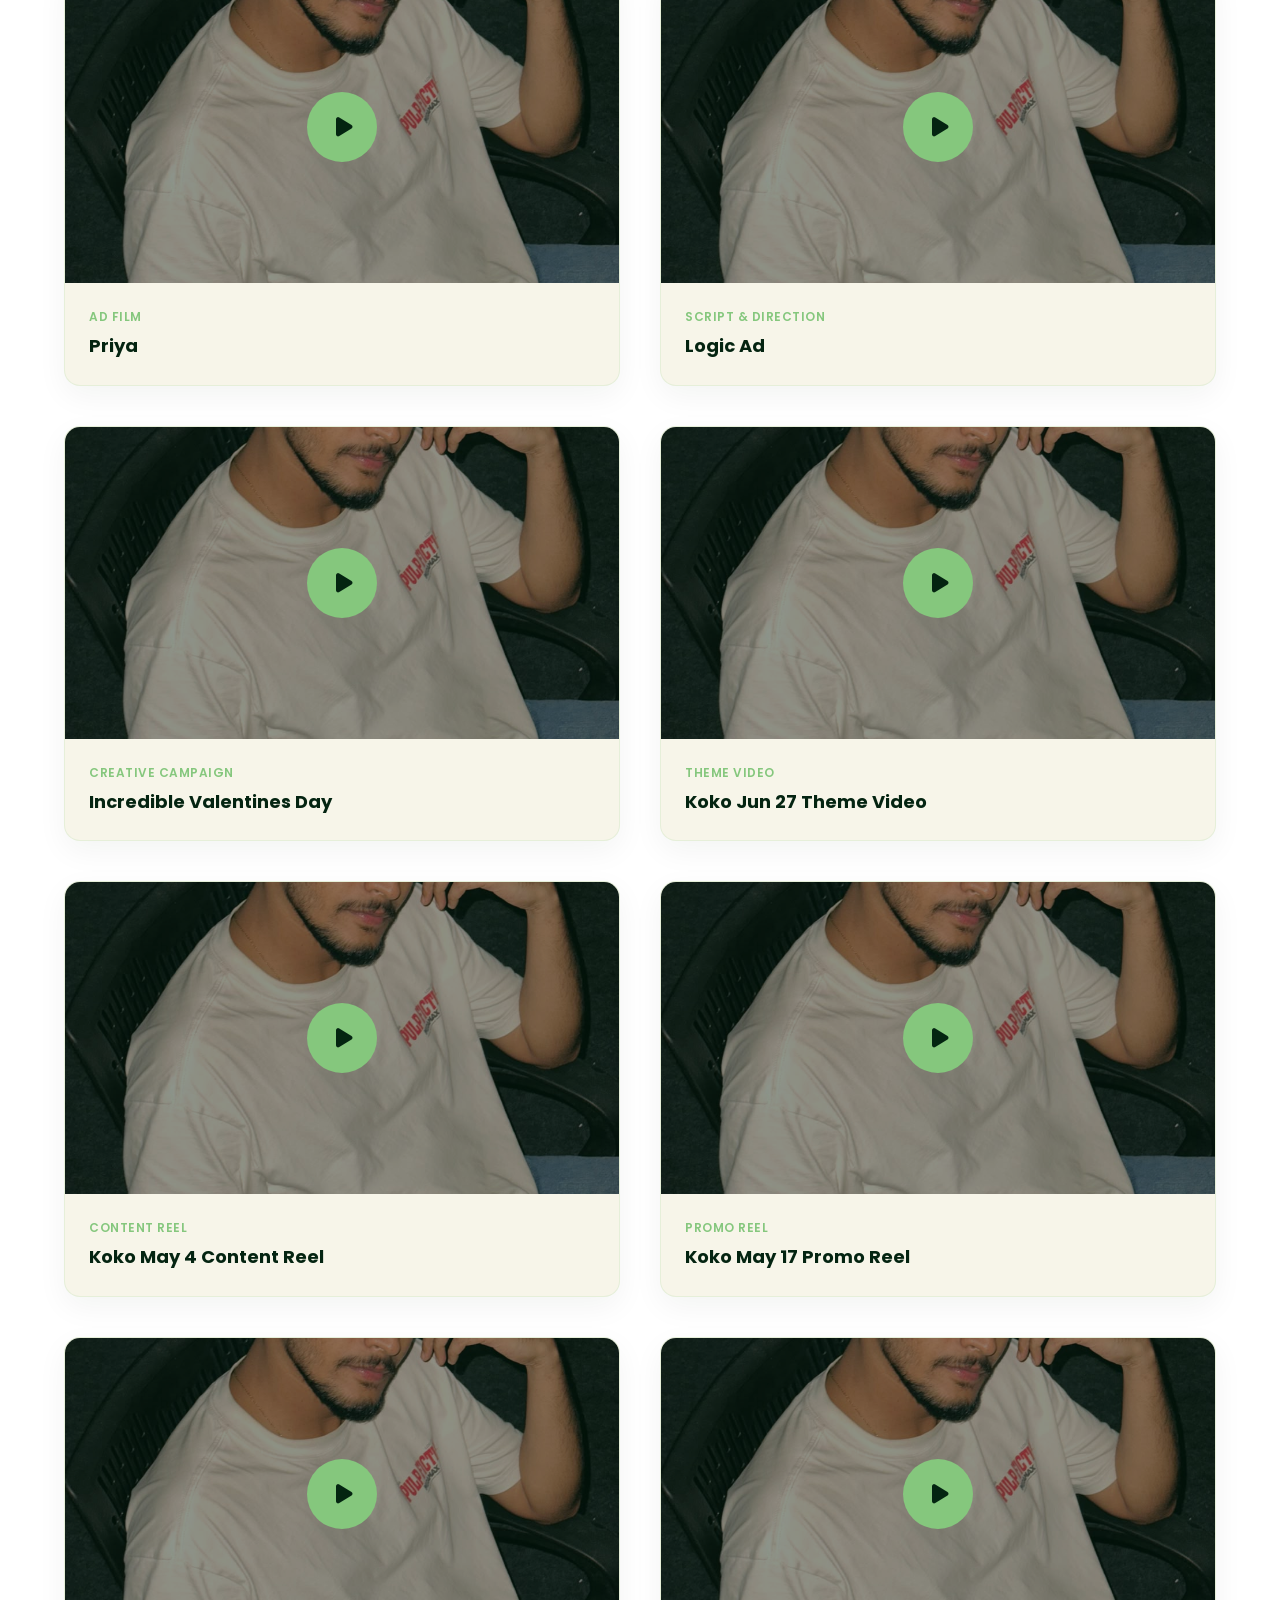
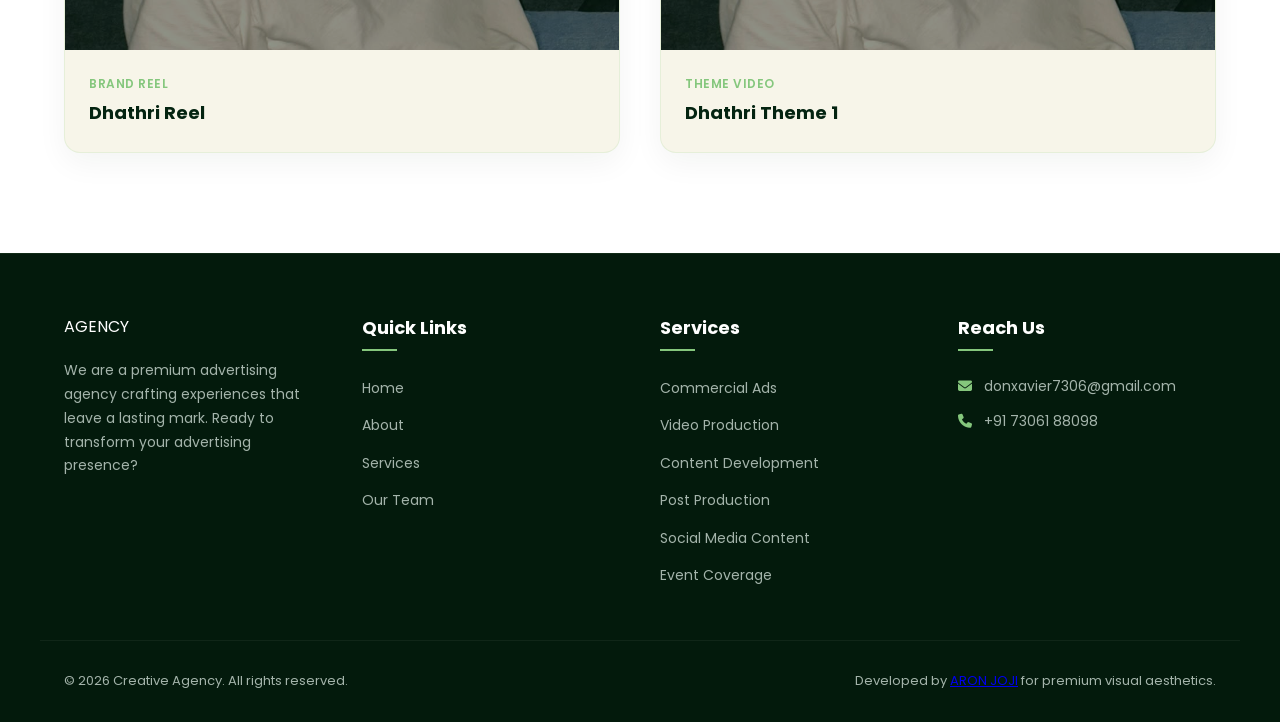
==== commit 73c6b98d: "Remove social media links from footer" ====
--- a/member.html
+++ b/member.html
@@ -74,12 +74,6 @@
         </a>
         <p>We are a premium advertising agency crafting experiences that leave a lasting mark. Ready to transform your
           advertising presence?</p>
-        <div class="social-links">
-          <a href="#" class="social-link"><i class="fa-brands fa-instagram"></i></a>
-          <a href="#" class="social-link"><i class="fa-brands fa-youtube"></i></a>
-          <a href="#" class="social-link"><i class="fa-brands fa-linkedin-in"></i></a>
-          <a href="#" class="social-link"><i class="fa-brands fa-twitter"></i></a>
-        </div>
       </div>
       <div class="footer-col">
         <h3>Quick Links</h3>
--- a/css/styles.css
+++ b/css/styles.css
@@ -697,24 +697,58 @@
   align-self: flex-start;
   display: inline-flex;
   align-items: center;
-  gap: 8px;
+  gap: 12px;
   color: var(--dark-green);
   text-decoration: none;
-  font-weight: 600;
+  font-weight: 700;
   font-size: 14px;
   transition: var(--transition-smooth);
 }
 
-.member-btn i {
-  transition: var(--transition-smooth);
+.play-pulse {
+  position: relative;
+  width: 32px;
+  height: 32px;
+  background: var(--primary-green);
+  border-radius: 50%;
+  display: flex;
+  align-items: center;
+  justify-content: center;
+  color: var(--dark-green);
+  font-size: 12px;
+  transition: var(--transition-smooth);
+}
+
+.play-pulse::after {
+  content: '';
+  position: absolute;
+  top: 0;
+  left: 0;
+  width: 100%;
+  height: 100%;
+  border-radius: 50%;
+  border: 1px solid var(--primary-green);
+  animation: ripple 1.5s infinite ease-out;
 }
 
 .member-btn:hover {
   color: var(--primary-green);
 }
 
-.member-btn:hover i {
-  transform: translateX(5px);
+.member-btn:hover .play-pulse {
+  background: var(--dark-green);
+  color: var(--primary-green);
+}
+
+@keyframes ripple {
+  0% {
+    transform: scale(1);
+    opacity: 1;
+  }
+  100% {
+    transform: scale(1.6);
+    opacity: 0;
+  }
 }
 
 /* Detail Member Page (member.html specific styles) */
